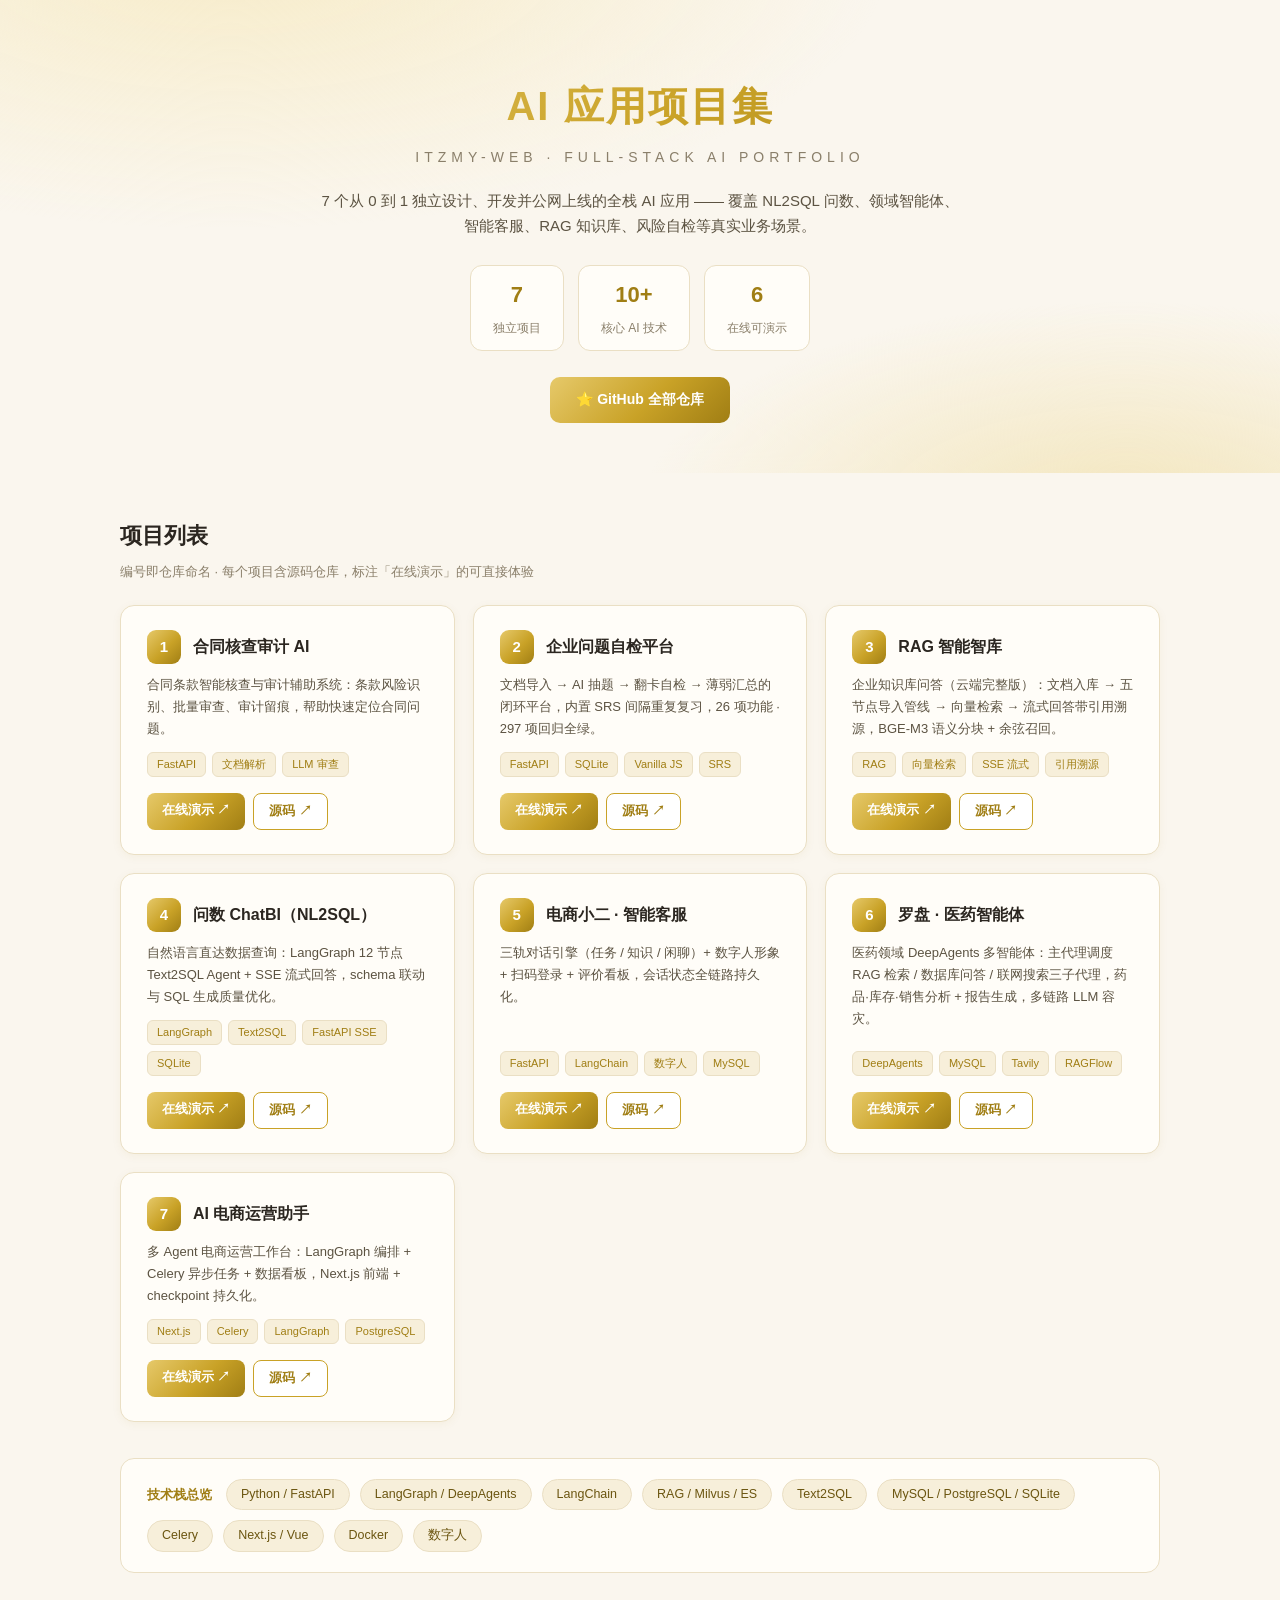
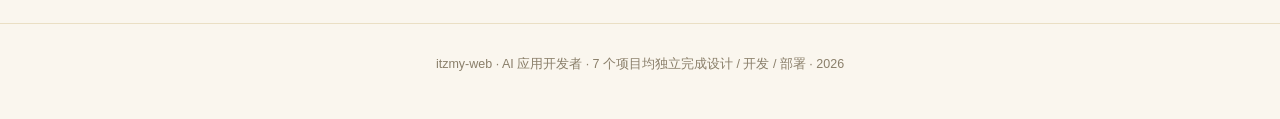
==== index.html @ a8e7a9de "fix links: compass->cloud multi-agent, ecommerce->live session domain, zhiku->cloud-full edition" ====
<!DOCTYPE html>
<html lang="zh-CN">
<head>
<meta charset="UTF-8">
<meta name="viewport" content="width=device-width, initial-scale=1.0">
<title>itzmy-web · AI 应用项目集 | 7 个全栈 AI 项目</title>
<meta name="description" content="7 个全栈 AI 应用项目集：NL2SQL 问数、医药智能体、智能客服、电商运营、问题自检、RAG 智库、合同核查。LangGraph / FastAPI / DeepAgents / RAG 全技术栈。">
<style>
  :root{
    --bg:#faf6ee; --panel:#fffdf8; --gold:#c9a227; --gold-deep:#a07e14;
    --gold-grad:linear-gradient(135deg,#e6c96a,#c9a227 55%,#a07e14);
    --ink:#2b2620; --muted:#8a7f6a; --line:#eadfc4; --ok:#3d7a3f;
  }
  *{box-sizing:border-box;margin:0;padding:0}
  body{background:var(--bg);color:var(--ink);font-family:"Microsoft YaHei","PingFang SC",-apple-system,sans-serif;line-height:1.7}
  .wrap{max-width:1080px;margin:0 auto;padding:0 20px}

  /* Hero */
  header{padding:72px 0 50px;text-align:center;
    background:
      radial-gradient(1100px 460px at 18% -10%, #f7ecc9 0%, transparent 60%),
      radial-gradient(880px 380px at 88% 108%, #f3e6bd 0%, transparent 55%),
      var(--bg);}
  header h1{font-size:40px;font-weight:800;letter-spacing:2px;
    background:var(--gold-grad);-webkit-background-clip:text;background-clip:text;color:transparent}
  header .en{font-size:14px;color:var(--muted);letter-spacing:5px;margin-top:6px;text-transform:uppercase}
  header p.lead{max-width:640px;margin:18px auto 0;color:#5c5342;font-size:15px}
  .stats{display:flex;justify-content:center;gap:14px;margin-top:26px;flex-wrap:wrap}
  .stat{background:var(--panel);border:1px solid var(--line);border-radius:12px;padding:10px 22px;text-align:center}
  .stat b{display:block;font-size:22px;color:var(--gold-deep)}
  .stat span{font-size:12px;color:var(--muted)}
  .gh-hero{display:inline-block;margin-top:26px;font-size:14px;font-weight:700;color:#fff;
    background:var(--gold-grad);border-radius:10px;padding:11px 26px;text-decoration:none}
  .gh-hero:hover{filter:brightness(1.07)}

  /* 项目卡片 */
  .section-title{font-size:22px;font-weight:800;margin:44px 0 6px}
  .section-sub{font-size:13px;color:var(--muted);margin-bottom:22px}
  .grid{display:grid;grid-template-columns:repeat(auto-fill,minmax(320px,1fr));gap:18px;padding-bottom:20px}
  .card{background:var(--panel);border:1px solid var(--line);border-radius:14px;padding:24px 26px;
    box-shadow:0 2px 10px rgba(160,126,20,.06);transition:transform .15s, box-shadow .15s;display:flex;flex-direction:column}
  .card:hover{transform:translateY(-3px);box-shadow:0 8px 24px rgba(160,126,20,.16)}
  .card .top{display:flex;align-items:center;gap:12px;margin-bottom:10px}
  .card .num{display:flex;align-items:center;justify-content:center;width:34px;height:34px;border-radius:9px;
    background:var(--gold-grad);color:#fff;font-weight:800;font-size:15px;flex-shrink:0}
  .card h3{font-size:16px;font-weight:700}
  .card .desc{font-size:13px;color:#5c5342;flex:1}
  .stack{margin:12px 0 16px;display:flex;flex-wrap:wrap;gap:6px}
  .stack span{font-size:11px;background:#f7efda;color:var(--gold-deep);border:1px solid var(--line);
    border-radius:6px;padding:2px 9px}
  .btns{display:flex;gap:8px;margin-top:auto}
  .btn{font-size:12.5px;font-weight:700;border-radius:8px;padding:7px 15px;text-decoration:none;text-align:center}
  .btn-demo{color:#fff;background:var(--gold-grad)}
  .btn-demo:hover{filter:brightness(1.08)}
  .btn-code{color:var(--gold-deep);background:#fff;border:1px solid var(--gold)}
  .btn-code:hover{background:#fbf6e7}
  .btn-off{color:var(--muted);background:#f1ecdf;border:1px solid var(--line);cursor:default}

  /* 技术条 */
  .techbar{margin:16px 0 50px;background:var(--panel);border:1px solid var(--line);border-radius:14px;
    padding:20px 26px;display:flex;flex-wrap:wrap;gap:10px;align-items:center}
  .techbar .lbl{font-size:13px;font-weight:700;color:var(--gold-deep);margin-right:4px}
  .techbar span.t{font-size:12.5px;background:#f7efda;border:1px solid var(--line);color:#6b5510;
    border-radius:99px;padding:4px 14px}

  footer{text-align:center;color:var(--muted);font-size:12.5px;padding:30px 0 44px;border-top:1px solid var(--line)}
  @media (max-width:640px){ header h1{font-size:30px} }
</style>
</head>
<body>

<header>
  <div class="wrap">
    <h1>AI 应用项目集</h1>
    <div class="en">itzmy-web · Full-Stack AI Portfolio</div>
    <p class="lead">7 个从 0 到 1 独立设计、开发并公网上线的全栈 AI 应用 —— 覆盖 NL2SQL 问数、领域智能体、智能客服、RAG 知识库、风险自检等真实业务场景。</p>
    <div class="stats">
      <div class="stat"><b>7</b><span>独立项目</span></div>
      <div class="stat"><b>10+</b><span>核心 AI 技术</span></div>
      <div class="stat"><b>6</b><span>在线可演示</span></div>
    </div>
    <a class="gh-hero" href="https://github.com/itzmy-web?tab=repositories" target="_blank" rel="noopener">⭐ GitHub 全部仓库</a>
  </div>
</header>

<div class="wrap">
  <div class="section-title">项目列表</div>
  <div class="section-sub">编号即仓库命名 · 每个项目含源码仓库，标注「在线演示」的可直接体验</div>
  <div class="grid">

    <div class="card">
      <div class="top"><span class="num">1</span><h3>合同核查审计 AI</h3></div>
      <p class="desc">合同条款智能核查与审计辅助系统：条款风险识别、批量审查、审计留痕，帮助快速定位合同问题。</p>
      <div class="stack"><span>FastAPI</span><span>文档解析</span><span>LLM 审查</span></div>
      <div class="btns">
        <a class="btn btn-demo" href="https://contract-review-ai-83502.app.workbuddy.host/" target="_blank" rel="noopener">在线演示 ↗</a>
        <a class="btn btn-code" href="https://github.com/itzmy-web/-1.contract-review-ai" target="_blank" rel="noopener">源码 ↗</a>
      </div>
    </div>

    <div class="card">
      <div class="top"><span class="num">2</span><h3>企业问题自检平台</h3></div>
      <p class="desc">文档导入 → AI 抽题 → 翻卡自检 → 薄弱汇总的闭环平台，内置 SRS 间隔重复复习，26 项功能 · 297 项回归全绿。</p>
      <div class="stack"><span>FastAPI</span><span>SQLite</span><span>Vanilla JS</span><span>SRS</span></div>
      <div class="btns">
        <a class="btn btn-demo" href="https://question-self-check.app.workbuddy.host/" target="_blank" rel="noopener">在线演示 ↗</a>
        <a class="btn btn-code" href="https://github.com/itzmy-web/2.question-self-check" target="_blank" rel="noopener">源码 ↗</a>
      </div>
    </div>

    <div class="card">
      <div class="top"><span class="num">3</span><h3>RAG 智能智库</h3></div>
      <p class="desc">企业知识库问答（云端完整版）：文档入库 → 五节点导入管线 → 向量检索 → 流式回答带引用溯源，BGE-M3 语义分块 + 余弦召回。</p>
      <div class="stack"><span>RAG</span><span>向量检索</span><span>SSE 流式</span><span>引用溯源</span></div>
      <div class="btns">
        <a class="btn btn-demo" href="https://zhiku-knowledge-base-01596.app.workbuddy.host/" target="_blank" rel="noopener">在线演示 ↗</a>
        <a class="btn btn-code" href="https://github.com/itzmy-web/3.zhiku-knowledge-demo" target="_blank" rel="noopener">源码 ↗</a>
      </div>
    </div>

    <div class="card">
      <div class="top"><span class="num">4</span><h3>问数 ChatBI（NL2SQL）</h3></div>
      <p class="desc">自然语言直达数据查询：LangGraph 12 节点 Text2SQL Agent + SSE 流式回答，schema 联动与 SQL 生成质量优化。</p>
      <div class="stack"><span>LangGraph</span><span>Text2SQL</span><span>FastAPI SSE</span><span>SQLite</span></div>
      <div class="btns">
        <a class="btn btn-demo" href="https://wenshu-chatbi-cloud.app.workbuddy.host/" target="_blank" rel="noopener">在线演示 ↗</a>
        <a class="btn btn-code" href="https://github.com/itzmy-web/4.wenshu-chatbi-cloud.app" target="_blank" rel="noopener">源码 ↗</a>
      </div>
    </div>

    <div class="card">
      <div class="top"><span class="num">5</span><h3>电商小二 · 智能客服</h3></div>
      <p class="desc">三轨对话引擎（任务 / 知识 / 闲聊）+ 数字人形象 + 扫码登录 + 评价看板，会话状态全链路持久化。</p>
      <div class="stack"><span>FastAPI</span><span>LangChain</span><span>数字人</span><span>MySQL</span></div>
      <div class="btns">
        <a class="btn btn-demo" href="https://dianshang-xiaoer-cs.app.workbuddy.host/" target="_blank" rel="noopener">在线演示 ↗</a>
        <a class="btn btn-code" href="https://github.com/itzmy-web/5.dianshang-xiaoer-cs.app" target="_blank" rel="noopener">源码 ↗</a>
      </div>
    </div>

    <div class="card">
      <div class="top"><span class="num">6</span><h3>罗盘 · 医药智能体</h3></div>
      <p class="desc">医药领域 DeepAgents 多智能体：主代理调度 RAG 检索 / 数据库问答 / 联网搜索三子代理，药品·库存·销售分析 + 报告生成，多链路 LLM 容灾。</p>
      <div class="stack"><span>DeepAgents</span><span>MySQL</span><span>Tavily</span><span>RAGFlow</span></div>
      <div class="btns">
        <a class="btn btn-demo" href="https://compass-pharma-cloud.app.workbuddy.host/" target="_blank" rel="noopener">在线演示 ↗</a>
        <a class="btn btn-code" href="https://github.com/itzmy-web/6.compass-pharma-cloud" target="_blank" rel="noopener">源码 ↗</a>
      </div>
    </div>

    <div class="card">
      <div class="top"><span class="num">7</span><h3>AI 电商运营助手</h3></div>
      <p class="desc">多 Agent 电商运营工作台：LangGraph 编排 + Celery 异步任务 + 数据看板，Next.js 前端 + checkpoint 持久化。</p>
      <div class="stack"><span>Next.js</span><span>Celery</span><span>LangGraph</span><span>PostgreSQL</span></div>
      <div class="btns">
        <a class="btn btn-demo" href="https://2110260807229337600.app.workbuddy.host/" target="_blank" rel="noopener">在线演示 ↗</a>
        <a class="btn btn-code" href="https://github.com/itzmy-web/7.ecommerce-assistant-demo.app" target="_blank" rel="noopener">源码 ↗</a>
      </div>
    </div>

  </div>

  <div class="techbar">
    <span class="lbl">技术栈总览</span>
    <span class="t">Python / FastAPI</span><span class="t">LangGraph / DeepAgents</span><span class="t">LangChain</span>
    <span class="t">RAG / Milvus / ES</span><span class="t">Text2SQL</span><span class="t">MySQL / PostgreSQL / SQLite</span>
    <span class="t">Celery</span><span class="t">Next.js / Vue</span><span class="t">Docker</span><span class="t">数字人</span>
  </div>
</div>

<footer>
  itzmy-web · AI 应用开发者 · 7 个项目均独立完成设计 / 开发 / 部署 · 2026
</footer>

</body>
</html>
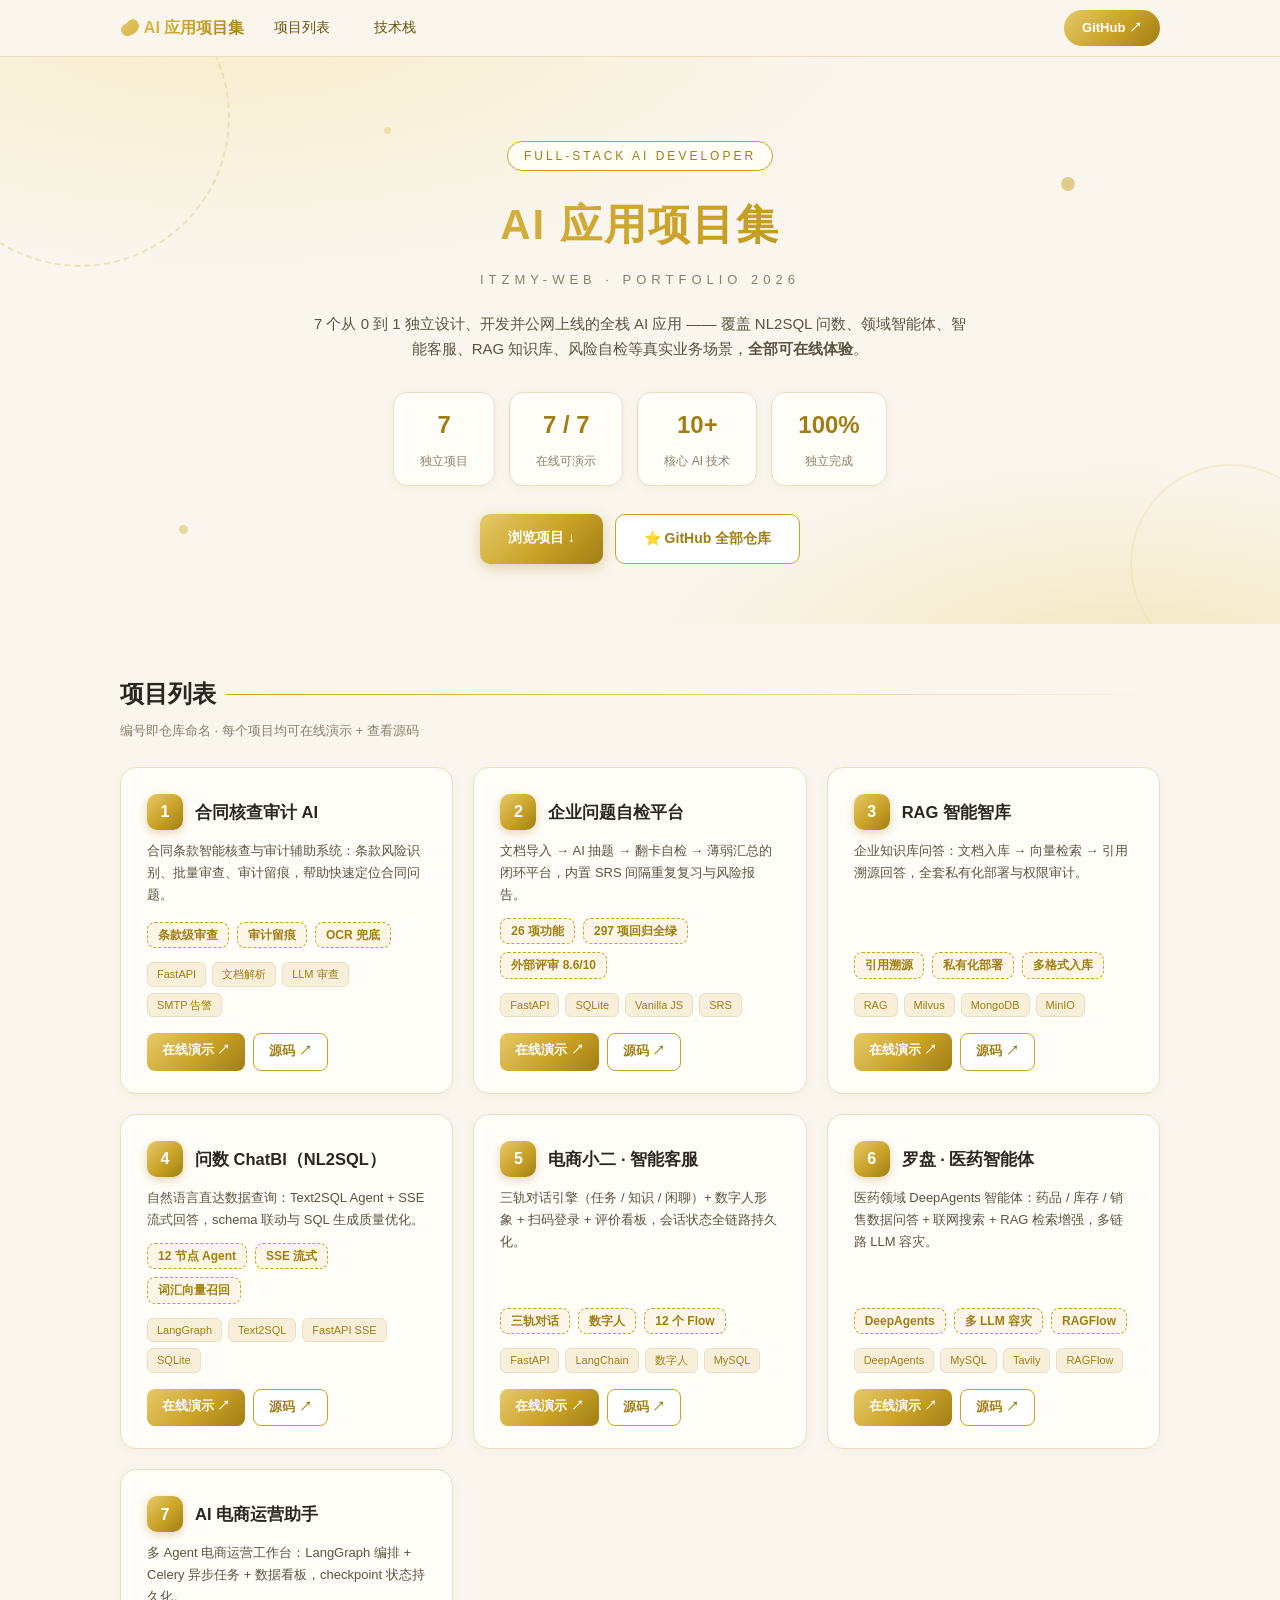
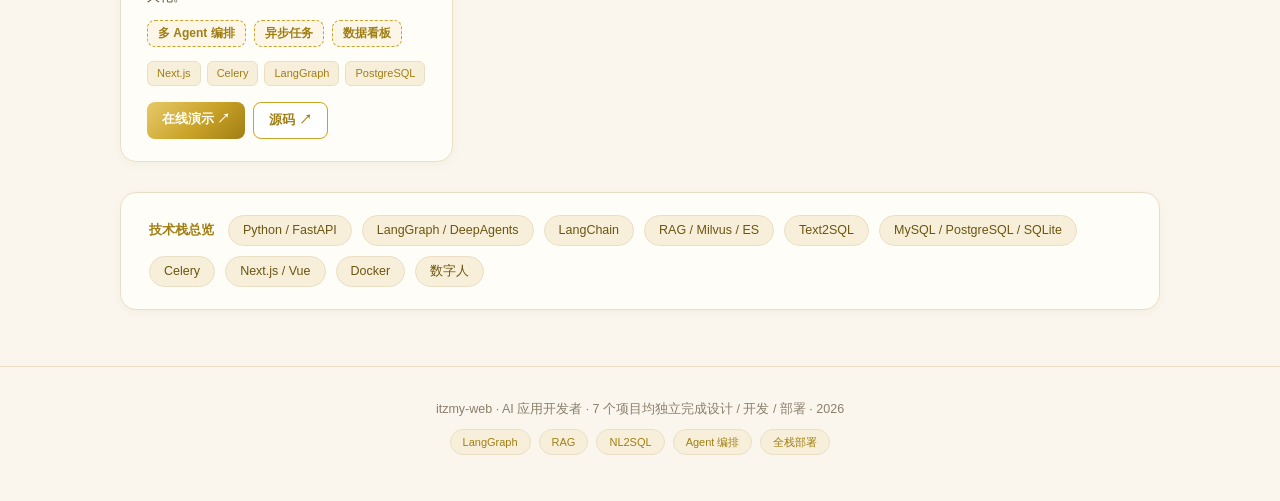
==== commit 0a8353a9: "feat: 项目集视觉升级 + 1/4号恢复在线演示（7/7 全部可演示）" ====
--- a/index.html
+++ b/index.html
@@ -12,40 +12,80 @@
     --ink:#2b2620; --muted:#8a7f6a; --line:#eadfc4; --ok:#3d7a3f;
   }
   *{box-sizing:border-box;margin:0;padding:0}
-  body{background:var(--bg);color:var(--ink);font-family:"Microsoft YaHei","PingFang SC",-apple-system,sans-serif;line-height:1.7}
+  html{scroll-behavior:smooth}
+  body{background:var(--bg);color:var(--ink);font-family:"Microsoft YaHei","PingFang SC",-apple-system,sans-serif;line-height:1.7;overflow-x:hidden}
   .wrap{max-width:1080px;margin:0 auto;padding:0 20px}
 
-  /* Hero */
-  header{padding:72px 0 50px;text-align:center;
+  /* ---------- 顶部导航 ---------- */
+  nav{position:sticky;top:0;z-index:50;background:rgba(250,246,238,.92);backdrop-filter:blur(8px);
+    border-bottom:1px solid var(--line)}
+  nav .wrap{display:flex;align-items:center;gap:16px;height:56px}
+  nav .brand{font-weight:800;font-size:16px;background:var(--gold-grad);-webkit-background-clip:text;background-clip:text;color:transparent}
+  nav a.nl{font-size:13.5px;color:#6b5510;text-decoration:none;padding:6px 14px;border-radius:99px}
+  nav a.nl:hover{background:#f7efda}
+  nav .spacer{flex:1}
+  nav .gh{font-size:13px;font-weight:700;color:#fff;background:var(--gold-grad);border-radius:99px;padding:7px 18px;text-decoration:none}
+
+  /* ---------- Hero ---------- */
+  header{position:relative;padding:84px 0 60px;text-align:center;overflow:hidden;
     background:
       radial-gradient(1100px 460px at 18% -10%, #f7ecc9 0%, transparent 60%),
       radial-gradient(880px 380px at 88% 108%, #f3e6bd 0%, transparent 55%),
       var(--bg);}
-  header h1{font-size:40px;font-weight:800;letter-spacing:2px;
+  .deco{position:absolute;border-radius:50%;pointer-events:none;opacity:.5}
+  .d1{width:300px;height:300px;border:2px dashed #e2cf8f;top:-90px;left:-70px;animation:spin 40s linear infinite}
+  .d2{width:200px;height:200px;border:2px solid #f0e2b4;bottom:-40px;right:-50px;animation:spin 30s linear infinite reverse}
+  .d3{width:14px;height:14px;background:var(--gold);top:120px;right:16%;animation:float 5s ease-in-out infinite}
+  .d4{width:9px;height:9px;background:#d9b948;bottom:90px;left:14%;animation:float 6s ease-in-out 1s infinite}
+  .d5{width:7px;height:7px;background:#e6c96a;top:70px;left:30%;animation:float 7s ease-in-out .5s infinite}
+  @keyframes spin{to{transform:rotate(360deg)}}
+  @keyframes float{0%,100%{transform:translateY(0)}50%{transform:translateY(-16px)}}
+  header .kicker{display:inline-block;font-size:12px;letter-spacing:3px;color:var(--gold-deep);
+    border:1px solid var(--gold);border-radius:99px;padding:4px 16px;margin-bottom:18px;background:#fffdf4}
+  header h1{font-size:42px;font-weight:800;letter-spacing:2px;
     background:var(--gold-grad);-webkit-background-clip:text;background-clip:text;color:transparent}
-  header .en{font-size:14px;color:var(--muted);letter-spacing:5px;margin-top:6px;text-transform:uppercase}
-  header p.lead{max-width:640px;margin:18px auto 0;color:#5c5342;font-size:15px}
-  .stats{display:flex;justify-content:center;gap:14px;margin-top:26px;flex-wrap:wrap}
-  .stat{background:var(--panel);border:1px solid var(--line);border-radius:12px;padding:10px 22px;text-align:center}
-  .stat b{display:block;font-size:22px;color:var(--gold-deep)}
+  header .en{font-size:13px;color:var(--muted);letter-spacing:5px;margin-top:8px;text-transform:uppercase}
+  header p.lead{max-width:660px;margin:20px auto 0;color:#5c5342;font-size:15px}
+  .stats{display:flex;justify-content:center;gap:14px;margin-top:30px;flex-wrap:wrap}
+  .stat{background:var(--panel);border:1px solid var(--line);border-radius:14px;padding:12px 26px;text-align:center;
+    box-shadow:0 2px 10px rgba(160,126,20,.07);transition:transform .2s}
+  .stat:hover{transform:translateY(-3px)}
+  .stat b{display:block;font-size:24px;color:var(--gold-deep)}
   .stat span{font-size:12px;color:var(--muted)}
-  .gh-hero{display:inline-block;margin-top:26px;font-size:14px;font-weight:700;color:#fff;
-    background:var(--gold-grad);border-radius:10px;padding:11px 26px;text-decoration:none}
-  .gh-hero:hover{filter:brightness(1.07)}
-
-  /* 项目卡片 */
-  .section-title{font-size:22px;font-weight:800;margin:44px 0 6px}
-  .section-sub{font-size:13px;color:var(--muted);margin-bottom:22px}
-  .grid{display:grid;grid-template-columns:repeat(auto-fill,minmax(320px,1fr));gap:18px;padding-bottom:20px}
-  .card{background:var(--panel);border:1px solid var(--line);border-radius:14px;padding:24px 26px;
-    box-shadow:0 2px 10px rgba(160,126,20,.06);transition:transform .15s, box-shadow .15s;display:flex;flex-direction:column}
-  .card:hover{transform:translateY(-3px);box-shadow:0 8px 24px rgba(160,126,20,.16)}
+  .hero-btns{margin-top:28px;display:flex;justify-content:center;gap:12px;flex-wrap:wrap}
+  .gh-hero{font-size:14px;font-weight:700;color:#fff;background:var(--gold-grad);border-radius:10px;
+    padding:12px 28px;text-decoration:none;box-shadow:0 4px 14px rgba(160,126,20,.3)}
+  .gh-hero:hover{filter:brightness(1.07);transform:translateY(-1px)}
+  .ghost{font-size:14px;font-weight:700;color:var(--gold-deep);background:#fff;border:1.5px solid var(--gold);
+    border-radius:10px;padding:12px 28px;text-decoration:none}
+  .ghost:hover{background:#fbf6e7}
+
+  /* ---------- 项目卡片 ---------- */
+  .section-title{font-size:24px;font-weight:800;margin:50px 0 6px;display:flex;align-items:center;gap:10px}
+  .section-title::after{content:"";flex:1;height:1px;background:linear-gradient(90deg,var(--gold),transparent)}
+  .section-sub{font-size:13px;color:var(--muted);margin-bottom:24px}
+  .grid{display:grid;grid-template-columns:repeat(auto-fill,minmax(320px,1fr));gap:20px;padding-bottom:10px}
+  .card{position:relative;background:var(--panel);border:1px solid var(--line);border-radius:16px;padding:26px 26px 22px;
+    box-shadow:0 2px 10px rgba(160,126,20,.06);transition:transform .18s, box-shadow .18s;display:flex;flex-direction:column;
+    opacity:0;transform:translateY(18px);animation:rise .6s ease forwards}
+  .card:nth-child(1){animation-delay:.05s}.card:nth-child(2){animation-delay:.12s}.card:nth-child(3){animation-delay:.19s}
+  .card:nth-child(4){animation-delay:.26s}.card:nth-child(5){animation-delay:.33s}.card:nth-child(6){animation-delay:.40s}
+  .card:nth-child(7){animation-delay:.47s}
+  @keyframes rise{to{opacity:1;transform:translateY(0)}}
+  .card::before{content:"";position:absolute;inset:0;border-radius:16px;padding:1.5px;
+    background:linear-gradient(135deg,#e6c96a,#a07e14,#f3e2a8);-webkit-mask:linear-gradient(#fff 0 0) content-box,linear-gradient(#fff 0 0);
+    -webkit-mask-composite:xor;mask-composite:exclude;opacity:0;transition:opacity .2s;pointer-events:none}
+  .card:hover{transform:translateY(-4px);box-shadow:0 12px 30px rgba(160,126,20,.18)}
+  .card:hover::before{opacity:1}
   .card .top{display:flex;align-items:center;gap:12px;margin-bottom:10px}
-  .card .num{display:flex;align-items:center;justify-content:center;width:34px;height:34px;border-radius:9px;
-    background:var(--gold-grad);color:#fff;font-weight:800;font-size:15px;flex-shrink:0}
-  .card h3{font-size:16px;font-weight:700}
+  .card .num{display:flex;align-items:center;justify-content:center;width:36px;height:36px;border-radius:10px;
+    background:var(--gold-grad);color:#fff;font-weight:800;font-size:16px;flex-shrink:0;box-shadow:0 3px 8px rgba(160,126,20,.3)}
+  .card h3{font-size:16.5px;font-weight:700}
   .card .desc{font-size:13px;color:#5c5342;flex:1}
-  .stack{margin:12px 0 16px;display:flex;flex-wrap:wrap;gap:6px}
+  .metric{display:flex;gap:8px;margin:12px 0 4px;flex-wrap:wrap}
+  .metric b{font-size:12px;color:var(--gold-deep);background:#fbf6e7;border:1px dashed var(--gold);
+    border-radius:8px;padding:2px 10px;font-weight:700}
+  .stack{margin:10px 0 16px;display:flex;flex-wrap:wrap;gap:6px}
   .stack span{font-size:11px;background:#f7efda;color:var(--gold-deep);border:1px solid var(--line);
     border-radius:6px;padding:2px 9px}
   .btns{display:flex;gap:8px;margin-top:auto}
@@ -56,51 +96,73 @@
   .btn-code:hover{background:#fbf6e7}
   .btn-off{color:var(--muted);background:#f1ecdf;border:1px solid var(--line);cursor:default}
 
-  /* 技术条 */
-  .techbar{margin:16px 0 50px;background:var(--panel);border:1px solid var(--line);border-radius:14px;
-    padding:20px 26px;display:flex;flex-wrap:wrap;gap:10px;align-items:center}
-  .techbar .lbl{font-size:13px;font-weight:700;color:var(--gold-deep);margin-right:4px}
+  /* ---------- 能力条 ---------- */
+  .techbar{margin:20px 0 56px;background:var(--panel);border:1px solid var(--line);border-radius:16px;
+    padding:22px 28px;display:flex;flex-wrap:wrap;gap:10px;align-items:center;box-shadow:0 2px 10px rgba(160,126,20,.06)}
+  .techbar .lbl{font-size:13px;font-weight:800;color:var(--gold-deep);margin-right:4px}
   .techbar span.t{font-size:12.5px;background:#f7efda;border:1px solid var(--line);color:#6b5510;
-    border-radius:99px;padding:4px 14px}
-
-  footer{text-align:center;color:var(--muted);font-size:12.5px;padding:30px 0 44px;border-top:1px solid var(--line)}
+    border-radius:99px;padding:4px 14px;transition:all .15s}
+  .techbar span.t:hover{background:var(--gold-grad);color:#fff;border-color:transparent}
+
+  footer{text-align:center;color:var(--muted);font-size:12.5px;padding:32px 0 46px;border-top:1px solid var(--line)}
+  footer .fb{margin-top:8px;display:flex;justify-content:center;gap:8px;flex-wrap:wrap}
+  footer .fb span{font-size:11px;background:#f7efda;border:1px solid var(--line);color:var(--gold-deep);border-radius:99px;padding:3px 12px}
   @media (max-width:640px){ header h1{font-size:30px} }
 </style>
 </head>
 <body>
 
+<nav>
+  <div class="wrap">
+    <span class="brand">🥔 AI 应用项目集</span>
+    <a class="nl" href="#projects">项目列表</a>
+    <a class="nl" href="#stack">技术栈</a>
+    <span class="spacer"></span>
+    <a class="gh" href="https://github.com/itzmy-web" target="_blank" rel="noopener">GitHub ↗</a>
+  </div>
+</nav>
+
 <header>
+  <span class="deco d1"></span><span class="deco d2"></span>
+  <span class="deco d3"></span><span class="deco d4"></span><span class="deco d5"></span>
   <div class="wrap">
+    <div class="kicker">FULL-STACK AI DEVELOPER</div>
     <h1>AI 应用项目集</h1>
-    <div class="en">itzmy-web · Full-Stack AI Portfolio</div>
-    <p class="lead">7 个从 0 到 1 独立设计、开发并公网上线的全栈 AI 应用 —— 覆盖 NL2SQL 问数、领域智能体、智能客服、RAG 知识库、风险自检等真实业务场景。</p>
+    <div class="en">itzmy-web · Portfolio 2026</div>
+    <p class="lead">7 个从 0 到 1 独立设计、开发并公网上线的全栈 AI 应用 —— 覆盖 NL2SQL 问数、领域智能体、智能客服、RAG 知识库、风险自检等真实业务场景，<b>全部可在线体验</b>。</p>
     <div class="stats">
       <div class="stat"><b>7</b><span>独立项目</span></div>
+      <div class="stat"><b>7 / 7</b><span>在线可演示</span></div>
       <div class="stat"><b>10+</b><span>核心 AI 技术</span></div>
-      <div class="stat"><b>6</b><span>在线可演示</span></div>
-    </div>
-    <a class="gh-hero" href="https://github.com/itzmy-web?tab=repositories" target="_blank" rel="noopener">⭐ GitHub 全部仓库</a>
+      <div class="stat"><b>100%</b><span>独立完成</span></div>
+    </div>
+    <div class="hero-btns">
+      <a class="gh-hero" href="#projects">浏览项目 ↓</a>
+      <a class="ghost" href="https://github.com/itzmy-web?tab=repositories" target="_blank" rel="noopener">⭐ GitHub 全部仓库</a>
+    </div>
   </div>
 </header>
 
-<div class="wrap">
+<div class="wrap" id="projects">
   <div class="section-title">项目列表</div>
-  <div class="section-sub">编号即仓库命名 · 每个项目含源码仓库，标注「在线演示」的可直接体验</div>
+  <div class="section-sub">编号即仓库命名 · 每个项目均可在线演示 + 查看源码</div>
   <div class="grid">
 
     <div class="card">
       <div class="top"><span class="num">1</span><h3>合同核查审计 AI</h3></div>
       <p class="desc">合同条款智能核查与审计辅助系统：条款风险识别、批量审查、审计留痕，帮助快速定位合同问题。</p>
-      <div class="stack"><span>FastAPI</span><span>文档解析</span><span>LLM 审查</span></div>
-      <div class="btns">
-        <a class="btn btn-demo" href="https://contract-review-ai-83502.app.workbuddy.host/" target="_blank" rel="noopener">在线演示 ↗</a>
+      <div class="metric"><b>条款级审查</b><b>审计留痕</b><b>OCR 兜底</b></div>
+      <div class="stack"><span>FastAPI</span><span>文档解析</span><span>LLM 审查</span><span>SMTP 告警</span></div>
+      <div class="btns">
+        <a class="btn btn-demo" href="https://contract-review-ai.app.workbuddy.host/" target="_blank" rel="noopener">在线演示 ↗</a>
         <a class="btn btn-code" href="https://github.com/itzmy-web/-1.contract-review-ai" target="_blank" rel="noopener">源码 ↗</a>
       </div>
     </div>
 
     <div class="card">
       <div class="top"><span class="num">2</span><h3>企业问题自检平台</h3></div>
-      <p class="desc">文档导入 → AI 抽题 → 翻卡自检 → 薄弱汇总的闭环平台，内置 SRS 间隔重复复习，26 项功能 · 297 项回归全绿。</p>
+      <p class="desc">文档导入 → AI 抽题 → 翻卡自检 → 薄弱汇总的闭环平台，内置 SRS 间隔重复复习与风险报告。</p>
+      <div class="metric"><b>26 项功能</b><b>297 项回归全绿</b><b>外部评审 8.6/10</b></div>
       <div class="stack"><span>FastAPI</span><span>SQLite</span><span>Vanilla JS</span><span>SRS</span></div>
       <div class="btns">
         <a class="btn btn-demo" href="https://question-self-check.app.workbuddy.host/" target="_blank" rel="noopener">在线演示 ↗</a>
@@ -110,17 +172,19 @@
 
     <div class="card">
       <div class="top"><span class="num">3</span><h3>RAG 智能智库</h3></div>
-      <p class="desc">企业知识库问答（云端完整版）：文档入库 → 五节点导入管线 → 向量检索 → 流式回答带引用溯源，BGE-M3 语义分块 + 余弦召回。</p>
-      <div class="stack"><span>RAG</span><span>向量检索</span><span>SSE 流式</span><span>引用溯源</span></div>
-      <div class="btns">
-        <a class="btn btn-demo" href="https://zhiku-knowledge-base-01596.app.workbuddy.host/" target="_blank" rel="noopener">在线演示 ↗</a>
+      <p class="desc">企业知识库问答：文档入库 → 向量检索 → 引用溯源回答，全套私有化部署与权限审计。</p>
+      <div class="metric"><b>引用溯源</b><b>私有化部署</b><b>多格式入库</b></div>
+      <div class="stack"><span>RAG</span><span>Milvus</span><span>MongoDB</span><span>MinIO</span></div>
+      <div class="btns">
+        <a class="btn btn-demo" href="https://zhiku-knowledge-base.app.workbuddy.host/" target="_blank" rel="noopener">在线演示 ↗</a>
         <a class="btn btn-code" href="https://github.com/itzmy-web/3.zhiku-knowledge-demo" target="_blank" rel="noopener">源码 ↗</a>
       </div>
     </div>
 
     <div class="card">
       <div class="top"><span class="num">4</span><h3>问数 ChatBI（NL2SQL）</h3></div>
-      <p class="desc">自然语言直达数据查询：LangGraph 12 节点 Text2SQL Agent + SSE 流式回答，schema 联动与 SQL 生成质量优化。</p>
+      <p class="desc">自然语言直达数据查询：Text2SQL Agent + SSE 流式回答，schema 联动与 SQL 生成质量优化。</p>
+      <div class="metric"><b>12 节点 Agent</b><b>SSE 流式</b><b>词汇向量召回</b></div>
       <div class="stack"><span>LangGraph</span><span>Text2SQL</span><span>FastAPI SSE</span><span>SQLite</span></div>
       <div class="btns">
         <a class="btn btn-demo" href="https://wenshu-chatbi-cloud.app.workbuddy.host/" target="_blank" rel="noopener">在线演示 ↗</a>
@@ -131,6 +195,7 @@
     <div class="card">
       <div class="top"><span class="num">5</span><h3>电商小二 · 智能客服</h3></div>
       <p class="desc">三轨对话引擎（任务 / 知识 / 闲聊）+ 数字人形象 + 扫码登录 + 评价看板，会话状态全链路持久化。</p>
+      <div class="metric"><b>三轨对话</b><b>数字人</b><b>12 个 Flow</b></div>
       <div class="stack"><span>FastAPI</span><span>LangChain</span><span>数字人</span><span>MySQL</span></div>
       <div class="btns">
         <a class="btn btn-demo" href="https://dianshang-xiaoer-cs.app.workbuddy.host/" target="_blank" rel="noopener">在线演示 ↗</a>
@@ -140,27 +205,29 @@
 
     <div class="card">
       <div class="top"><span class="num">6</span><h3>罗盘 · 医药智能体</h3></div>
-      <p class="desc">医药领域 DeepAgents 多智能体：主代理调度 RAG 检索 / 数据库问答 / 联网搜索三子代理，药品·库存·销售分析 + 报告生成，多链路 LLM 容灾。</p>
+      <p class="desc">医药领域 DeepAgents 智能体：药品 / 库存 / 销售数据问答 + 联网搜索 + RAG 检索增强，多链路 LLM 容灾。</p>
+      <div class="metric"><b>DeepAgents</b><b>多 LLM 容灾</b><b>RAGFlow</b></div>
       <div class="stack"><span>DeepAgents</span><span>MySQL</span><span>Tavily</span><span>RAGFlow</span></div>
       <div class="btns">
-        <a class="btn btn-demo" href="https://compass-pharma-cloud.app.workbuddy.host/" target="_blank" rel="noopener">在线演示 ↗</a>
+        <a class="btn btn-demo" href="https://compass-pharma-agent.app.workbuddy.host/" target="_blank" rel="noopener">在线演示 ↗</a>
         <a class="btn btn-code" href="https://github.com/itzmy-web/6.compass-pharma-cloud" target="_blank" rel="noopener">源码 ↗</a>
       </div>
     </div>
 
     <div class="card">
       <div class="top"><span class="num">7</span><h3>AI 电商运营助手</h3></div>
-      <p class="desc">多 Agent 电商运营工作台：LangGraph 编排 + Celery 异步任务 + 数据看板，Next.js 前端 + checkpoint 持久化。</p>
+      <p class="desc">多 Agent 电商运营工作台：LangGraph 编排 + Celery 异步任务 + 数据看板，checkpoint 状态持久化。</p>
+      <div class="metric"><b>多 Agent 编排</b><b>异步任务</b><b>数据看板</b></div>
       <div class="stack"><span>Next.js</span><span>Celery</span><span>LangGraph</span><span>PostgreSQL</span></div>
       <div class="btns">
-        <a class="btn btn-demo" href="https://2110260807229337600.app.workbuddy.host/" target="_blank" rel="noopener">在线演示 ↗</a>
+        <a class="btn btn-demo" href="https://ecommerce-assistant-demo.app.workbuddy.host/" target="_blank" rel="noopener">在线演示 ↗</a>
         <a class="btn btn-code" href="https://github.com/itzmy-web/7.ecommerce-assistant-demo.app" target="_blank" rel="noopener">源码 ↗</a>
       </div>
     </div>
 
   </div>
 
-  <div class="techbar">
+  <div class="techbar" id="stack">
     <span class="lbl">技术栈总览</span>
     <span class="t">Python / FastAPI</span><span class="t">LangGraph / DeepAgents</span><span class="t">LangChain</span>
     <span class="t">RAG / Milvus / ES</span><span class="t">Text2SQL</span><span class="t">MySQL / PostgreSQL / SQLite</span>
@@ -170,6 +237,9 @@
 
 <footer>
   itzmy-web · AI 应用开发者 · 7 个项目均独立完成设计 / 开发 / 部署 · 2026
+  <div class="fb">
+    <span>LangGraph</span><span>RAG</span><span>NL2SQL</span><span>Agent 编排</span><span>全栈部署</span>
+  </div>
 </footer>
 
 </body>
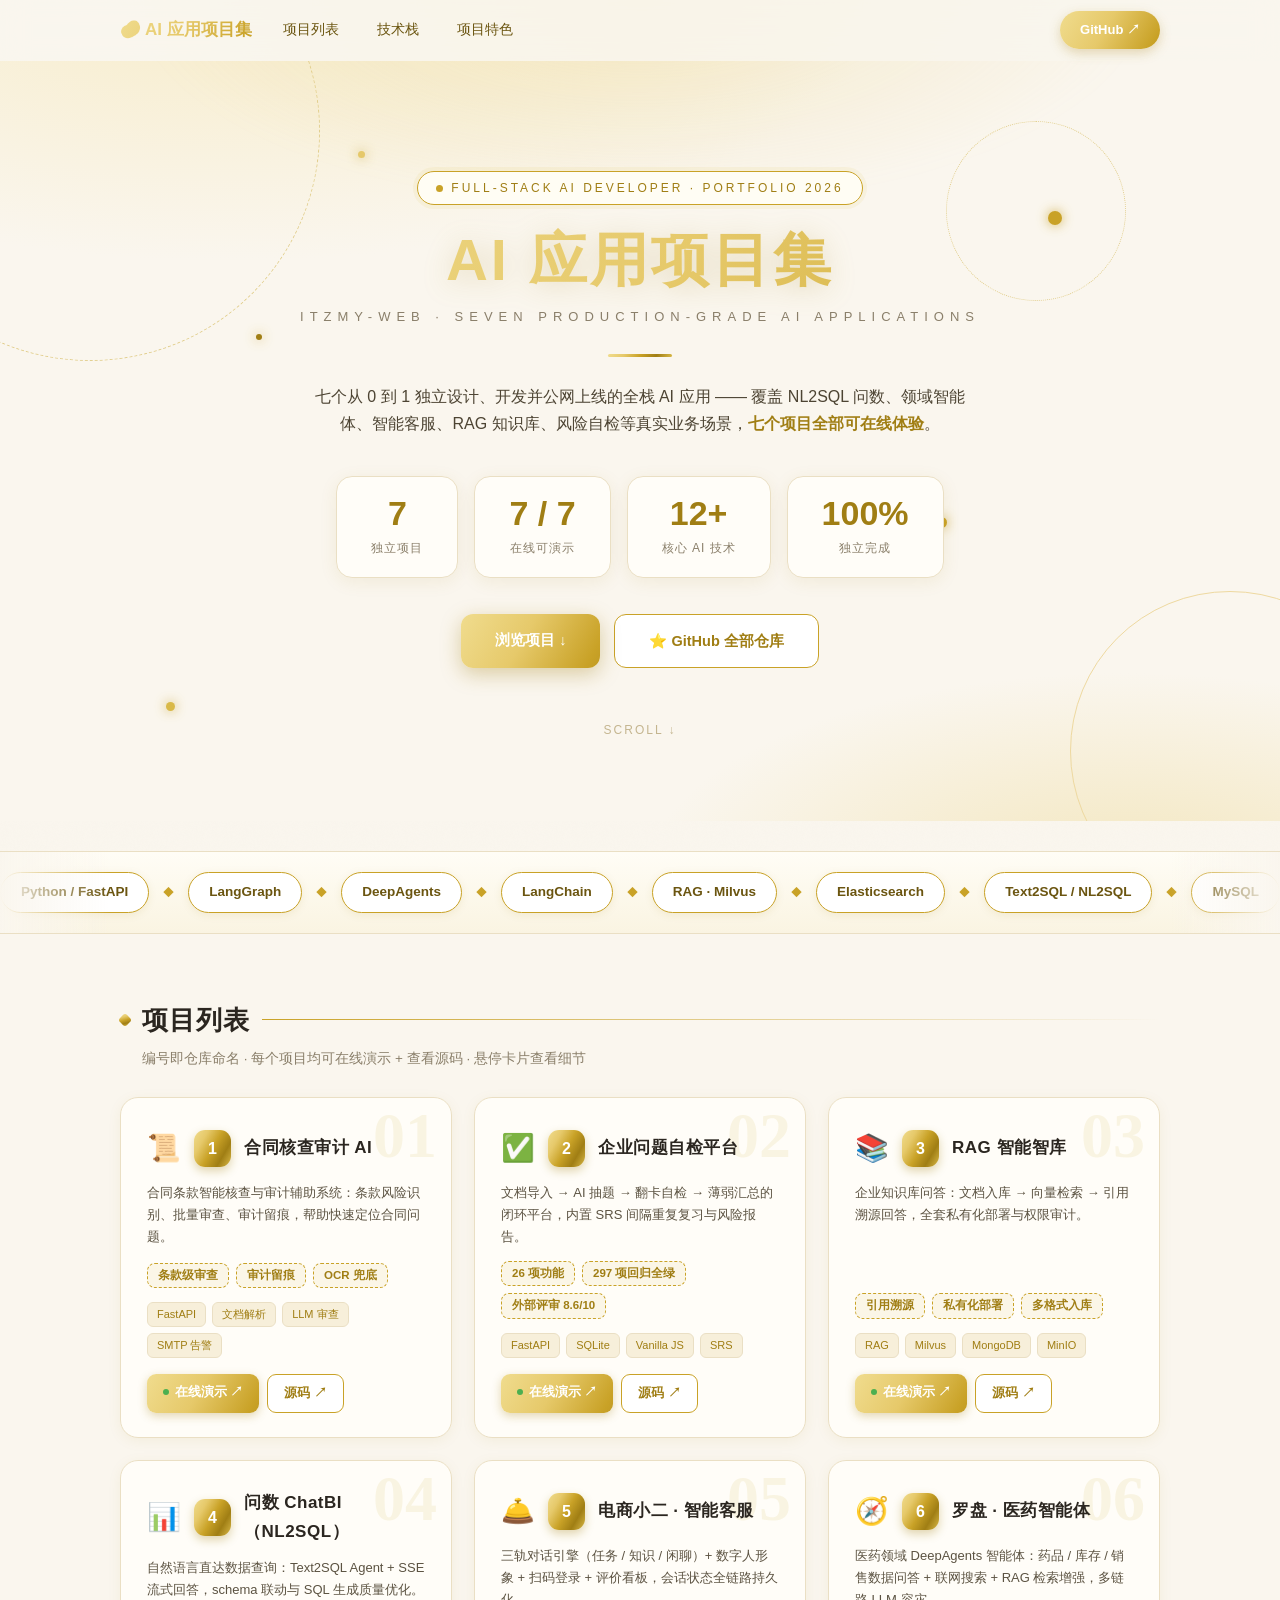
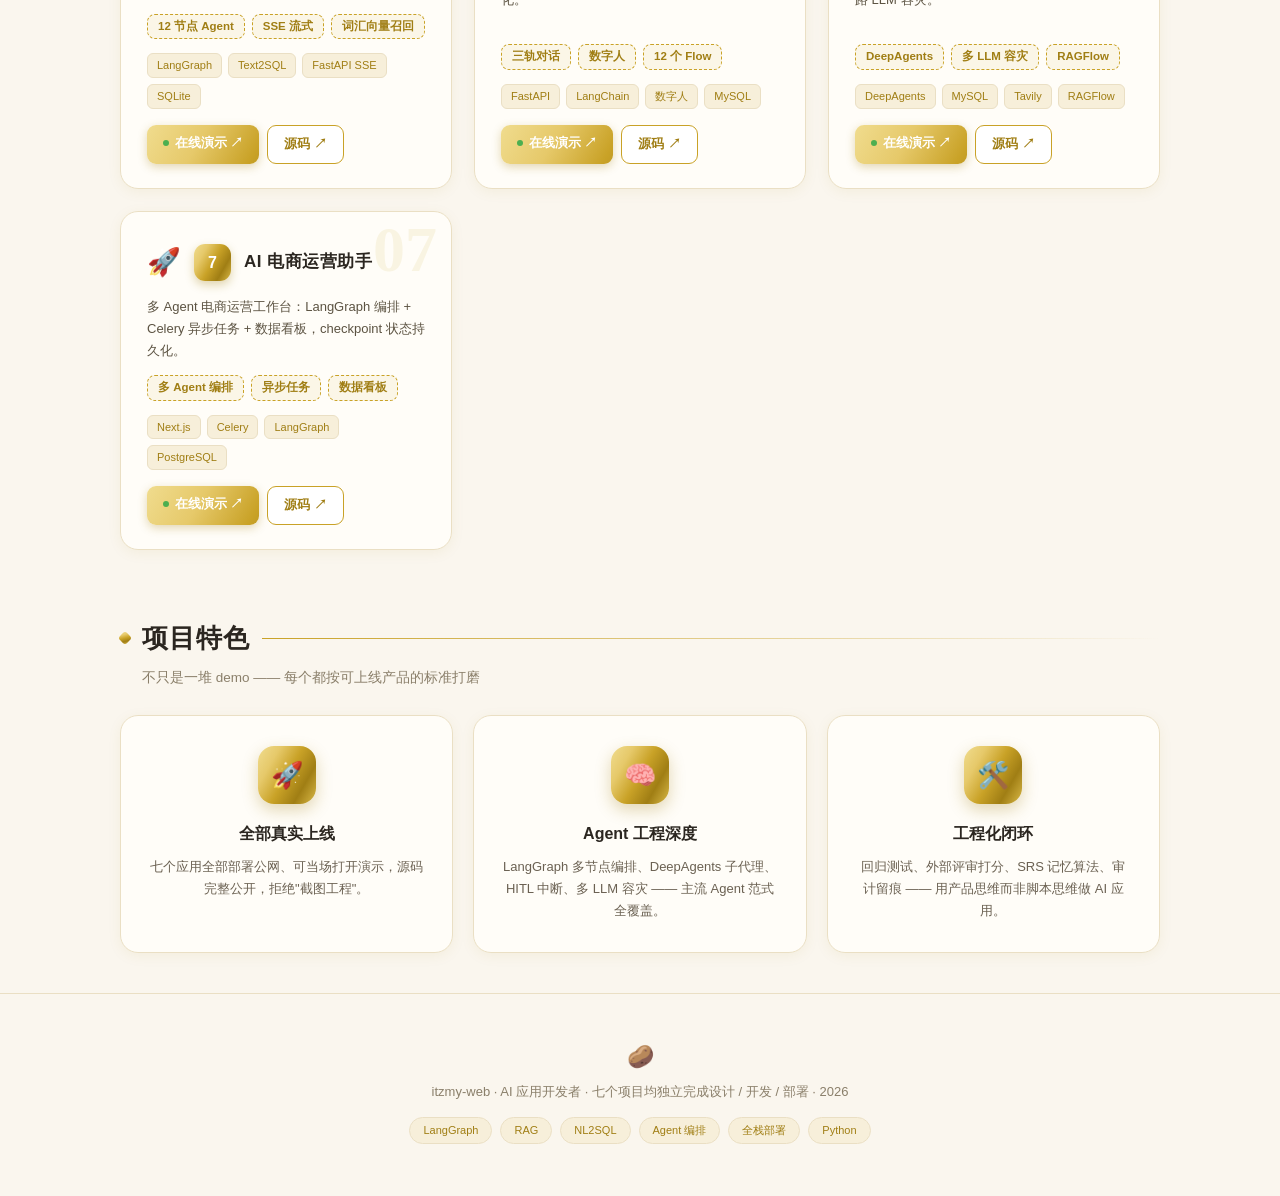
==== commit 67ec0f8c: "feat: 发布会级视觉升级（流光大标题/数字滚动/卡片光泽/技术走马灯/特色区）" ====
--- a/index.html
+++ b/index.html
@@ -8,239 +8,365 @@
 <style>
   :root{
     --bg:#faf6ee; --panel:#fffdf8; --gold:#c9a227; --gold-deep:#a07e14;
-    --gold-grad:linear-gradient(135deg,#e6c96a,#c9a227 55%,#a07e14);
+    --gold-grad:linear-gradient(120deg,#f0dc8e,#e6c96a 25%,#c9a227 50%,#a07e14 75%,#d9b948);
     --ink:#2b2620; --muted:#8a7f6a; --line:#eadfc4; --ok:#3d7a3f;
   }
   *{box-sizing:border-box;margin:0;padding:0}
   html{scroll-behavior:smooth}
   body{background:var(--bg);color:var(--ink);font-family:"Microsoft YaHei","PingFang SC",-apple-system,sans-serif;line-height:1.7;overflow-x:hidden}
-  .wrap{max-width:1080px;margin:0 auto;padding:0 20px}
-
-  /* ---------- 顶部导航 ---------- */
-  nav{position:sticky;top:0;z-index:50;background:rgba(250,246,238,.92);backdrop-filter:blur(8px);
-    border-bottom:1px solid var(--line)}
-  nav .wrap{display:flex;align-items:center;gap:16px;height:56px}
-  nav .brand{font-weight:800;font-size:16px;background:var(--gold-grad);-webkit-background-clip:text;background-clip:text;color:transparent}
-  nav a.nl{font-size:13.5px;color:#6b5510;text-decoration:none;padding:6px 14px;border-radius:99px}
-  nav a.nl:hover{background:#f7efda}
+  /* 全局噪点+顶部光晕 */
+  body::before{content:"";position:fixed;inset:0;pointer-events:none;z-index:0;opacity:.35;
+    background-image:url("data:image/svg+xml,%3Csvg xmlns='http://www.w3.org/2000/svg' width='120' height='120'%3E%3Cfilter id='n'%3E%3CfeTurbulence type='fractalNoise' baseFrequency='0.9' numOctaves='2'/%3E%3C/filter%3E%3Crect width='120' height='120' filter='url(%23n)' opacity='0.05'/%3E%3C/svg%3E")}
+  body::after{content:"";position:fixed;top:-220px;left:50%;transform:translateX(-50%);width:1100px;height:440px;z-index:0;pointer-events:none;
+    background:radial-gradient(ellipse at center,rgba(230,201,106,.28),transparent 65%);filter:blur(10px)}
+  .wrap{max-width:1080px;margin:0 auto;padding:0 20px;position:relative;z-index:1}
+  ::selection{background:#e6c96a;color:#fff}
+
+  /* ---------- 导航 ---------- */
+  nav{position:sticky;top:0;z-index:60;background:rgba(250,246,238,.85);backdrop-filter:blur(14px);
+    border-bottom:1px solid transparent;transition:border .3s, box-shadow .3s}
+  nav.scrolled{border-bottom-color:var(--line);box-shadow:0 4px 24px rgba(160,126,20,.10)}
+  nav .wrap{display:flex;align-items:center;gap:8px;height:60px}
+  nav .brand{font-weight:800;font-size:17px;background:var(--gold-grad);background-size:200%;
+    -webkit-background-clip:text;background-clip:text;color:transparent;animation:gtext 6s linear infinite;margin-right:8px}
+  nav a.nl{font-size:13.5px;color:#6b5510;text-decoration:none;padding:7px 15px;border-radius:99px;transition:all .15s}
+  nav a.nl:hover{background:#f5ecd2;transform:translateY(-1px)}
   nav .spacer{flex:1}
-  nav .gh{font-size:13px;font-weight:700;color:#fff;background:var(--gold-grad);border-radius:99px;padding:7px 18px;text-decoration:none}
+  nav .gh{font-size:13px;font-weight:700;color:#fff;background:var(--gold-grad);background-size:200%;
+    border-radius:99px;padding:8px 20px;text-decoration:none;box-shadow:0 4px 12px rgba(160,126,20,.28);transition:all .2s}
+  nav .gh:hover{transform:translateY(-1px);box-shadow:0 6px 18px rgba(160,126,20,.4)}
 
   /* ---------- Hero ---------- */
-  header{position:relative;padding:84px 0 60px;text-align:center;overflow:hidden;
+  header{position:relative;padding:110px 0 80px;text-align:center;overflow:hidden;
     background:
       radial-gradient(1100px 460px at 18% -10%, #f7ecc9 0%, transparent 60%),
       radial-gradient(880px 380px at 88% 108%, #f3e6bd 0%, transparent 55%),
       var(--bg);}
-  .deco{position:absolute;border-radius:50%;pointer-events:none;opacity:.5}
-  .d1{width:300px;height:300px;border:2px dashed #e2cf8f;top:-90px;left:-70px;animation:spin 40s linear infinite}
-  .d2{width:200px;height:200px;border:2px solid #f0e2b4;bottom:-40px;right:-50px;animation:spin 30s linear infinite reverse}
-  .d3{width:14px;height:14px;background:var(--gold);top:120px;right:16%;animation:float 5s ease-in-out infinite}
-  .d4{width:9px;height:9px;background:#d9b948;bottom:90px;left:14%;animation:float 6s ease-in-out 1s infinite}
-  .d5{width:7px;height:7px;background:#e6c96a;top:70px;left:30%;animation:float 7s ease-in-out .5s infinite}
+  .ring{position:absolute;border-radius:50%;pointer-events:none}
+  .r1{width:460px;height:460px;border:1.5px dashed #e2cf8f;top:-160px;left:-140px;animation:spin 46s linear infinite}
+  .r2{width:320px;height:320px;border:1.5px solid #eed9a0;bottom:-90px;right:-110px;animation:spin 34s linear infinite reverse}
+  .r3{width:180px;height:180px;border:1px dotted #e2cf8f;top:60px;right:12%;animation:spin 26s linear infinite}
+  .dot{position:absolute;border-radius:50%;pointer-events:none;box-shadow:0 0 12px rgba(201,162,39,.8)}
+  .p1{width:14px;height:14px;background:#c9a227;top:150px;right:17%;animation:float 5s ease-in-out infinite}
+  .p2{width:9px;height:9px;background:#d9b948;bottom:110px;left:13%;animation:float 6s ease-in-out 1s infinite}
+  .p3{width:7px;height:7px;background:#e6c96a;top:90px;left:28%;animation:float 7s ease-in-out .4s infinite}
+  .p4{width:11px;height:11px;background:#c9a227;top:60%;right:26%;animation:float 5.5s ease-in-out .8s infinite}
+  .p5{width:6px;height:6px;background:#a07e14;top:36%;left:20%;animation:float 6.5s ease-in-out 1.6s infinite}
   @keyframes spin{to{transform:rotate(360deg)}}
-  @keyframes float{0%,100%{transform:translateY(0)}50%{transform:translateY(-16px)}}
-  header .kicker{display:inline-block;font-size:12px;letter-spacing:3px;color:var(--gold-deep);
-    border:1px solid var(--gold);border-radius:99px;padding:4px 16px;margin-bottom:18px;background:#fffdf4}
-  header h1{font-size:42px;font-weight:800;letter-spacing:2px;
-    background:var(--gold-grad);-webkit-background-clip:text;background-clip:text;color:transparent}
-  header .en{font-size:13px;color:var(--muted);letter-spacing:5px;margin-top:8px;text-transform:uppercase}
-  header p.lead{max-width:660px;margin:20px auto 0;color:#5c5342;font-size:15px}
-  .stats{display:flex;justify-content:center;gap:14px;margin-top:30px;flex-wrap:wrap}
-  .stat{background:var(--panel);border:1px solid var(--line);border-radius:14px;padding:12px 26px;text-align:center;
-    box-shadow:0 2px 10px rgba(160,126,20,.07);transition:transform .2s}
-  .stat:hover{transform:translateY(-3px)}
-  .stat b{display:block;font-size:24px;color:var(--gold-deep)}
-  .stat span{font-size:12px;color:var(--muted)}
-  .hero-btns{margin-top:28px;display:flex;justify-content:center;gap:12px;flex-wrap:wrap}
-  .gh-hero{font-size:14px;font-weight:700;color:#fff;background:var(--gold-grad);border-radius:10px;
-    padding:12px 28px;text-decoration:none;box-shadow:0 4px 14px rgba(160,126,20,.3)}
-  .gh-hero:hover{filter:brightness(1.07);transform:translateY(-1px)}
-  .ghost{font-size:14px;font-weight:700;color:var(--gold-deep);background:#fff;border:1.5px solid var(--gold);
-    border-radius:10px;padding:12px 28px;text-decoration:none}
-  .ghost:hover{background:#fbf6e7}
+  @keyframes float{0%,100%{transform:translateY(0)}50%{transform:translateY(-18px)}}
+  @keyframes gtext{to{background-position:200% center}}
+
+  .kicker{display:inline-flex;align-items:center;gap:8px;font-size:12px;letter-spacing:3px;color:var(--gold-deep);
+    border:1px solid var(--gold);border-radius:99px;padding:6px 18px;margin-bottom:22px;background:#fffdf4;
+    box-shadow:0 0 0 4px rgba(230,201,106,.12);position:relative}
+  .kicker::before{content:"";width:7px;height:7px;border-radius:50%;background:var(--gold);animation:pulse 1.8s ease infinite}
+  @keyframes pulse{0%,100%{box-shadow:0 0 0 0 rgba(201,162,39,.5)}50%{box-shadow:0 0 0 7px rgba(201,162,39,0)}}
+  header h1{font-size:58px;font-weight:900;letter-spacing:3px;line-height:1.15;
+    background:var(--gold-grad);background-size:220% auto;-webkit-background-clip:text;background-clip:text;color:transparent;
+    animation:gtext 7s linear infinite;filter:drop-shadow(0 4px 14px rgba(160,126,20,.22))}
+  header .en{font-size:13px;color:var(--muted);letter-spacing:6px;margin-top:12px;text-transform:uppercase}
+  .divider{width:64px;height:3px;border-radius:2px;background:var(--gold-grad);margin:26px auto}
+  header p.lead{max-width:680px;margin:0 auto;color:#4d4433;font-size:16px}
+  header p.lead b{color:var(--gold-deep)}
+
+  .stats{display:flex;justify-content:center;gap:16px;margin-top:38px;flex-wrap:wrap}
+  .stat{position:relative;overflow:hidden;background:var(--panel);border:1px solid var(--line);border-radius:16px;
+    padding:16px 34px;text-align:center;box-shadow:0 4px 18px rgba(160,126,20,.09);transition:transform .2s, box-shadow .2s}
+  .stat:hover{transform:translateY(-4px);box-shadow:0 10px 28px rgba(160,126,20,.2)}
+  .stat::after{content:"";position:absolute;top:0;left:-80%;width:60%;height:100%;
+    background:linear-gradient(105deg,transparent,rgba(230,201,106,.25),transparent);animation:sheen 3.5s ease infinite}
+  .stat:nth-child(2)::after{animation-delay:.6s}.stat:nth-child(3)::after{animation-delay:1.2s}.stat:nth-child(4)::after{animation-delay:1.8s}
+  @keyframes sheen{0%{left:-80%}45%,100%{left:130%}}
+  .stat b{display:block;font-size:34px;font-weight:900;color:var(--gold-deep);line-height:1.2}
+  .stat span{font-size:12px;color:var(--muted);letter-spacing:1px}
+  .hero-btns{margin-top:36px;display:flex;justify-content:center;gap:14px;flex-wrap:wrap}
+  .gh-hero{position:relative;overflow:hidden;font-size:14.5px;font-weight:700;color:#fff;background:var(--gold-grad);background-size:200%;
+    border-radius:12px;padding:14px 34px;text-decoration:none;box-shadow:0 6px 20px rgba(160,126,20,.35);transition:all .2s}
+  .gh-hero:hover{transform:translateY(-2px);box-shadow:0 10px 28px rgba(160,126,20,.45)}
+  .ghost{font-size:14.5px;font-weight:700;color:var(--gold-deep);background:#fff;border:1.5px solid var(--gold);
+    border-radius:12px;padding:14px 34px;text-decoration:none;transition:all .2s}
+  .ghost:hover{background:#fbf6e7;transform:translateY(-2px)}
+  .scroll-hint{margin-top:52px;color:#c4b58f;font-size:12px;letter-spacing:2px;animation:bob 2s ease infinite}
+  @keyframes bob{0%,100%{transform:translateY(0);opacity:.7}50%{transform:translateY(6px);opacity:1}}
+
+  /* ---------- 滚动渐显 ---------- */
+  .reveal{opacity:0;transform:translateY(26px);transition:opacity .7s ease, transform .7s ease}
+  .reveal.in{opacity:1;transform:none}
+
+  /* ---------- 章节 ---------- */
+  .section-title{font-size:26px;font-weight:900;margin:64px 0 6px;display:flex;align-items:center;gap:12px;letter-spacing:1px}
+  .section-title .sq{width:10px;height:10px;background:var(--gold-grad);border-radius:3px;transform:rotate(45deg);flex-shrink:0}
+  .section-title::after{content:"";flex:1;height:1px;background:linear-gradient(90deg,var(--gold),transparent)}
+  .section-sub{font-size:13.5px;color:var(--muted);margin-bottom:26px;padding-left:22px}
 
   /* ---------- 项目卡片 ---------- */
-  .section-title{font-size:24px;font-weight:800;margin:50px 0 6px;display:flex;align-items:center;gap:10px}
-  .section-title::after{content:"";flex:1;height:1px;background:linear-gradient(90deg,var(--gold),transparent)}
-  .section-sub{font-size:13px;color:var(--muted);margin-bottom:24px}
-  .grid{display:grid;grid-template-columns:repeat(auto-fill,minmax(320px,1fr));gap:20px;padding-bottom:10px}
-  .card{position:relative;background:var(--panel);border:1px solid var(--line);border-radius:16px;padding:26px 26px 22px;
-    box-shadow:0 2px 10px rgba(160,126,20,.06);transition:transform .18s, box-shadow .18s;display:flex;flex-direction:column;
-    opacity:0;transform:translateY(18px);animation:rise .6s ease forwards}
-  .card:nth-child(1){animation-delay:.05s}.card:nth-child(2){animation-delay:.12s}.card:nth-child(3){animation-delay:.19s}
-  .card:nth-child(4){animation-delay:.26s}.card:nth-child(5){animation-delay:.33s}.card:nth-child(6){animation-delay:.40s}
-  .card:nth-child(7){animation-delay:.47s}
-  @keyframes rise{to{opacity:1;transform:translateY(0)}}
-  .card::before{content:"";position:absolute;inset:0;border-radius:16px;padding:1.5px;
-    background:linear-gradient(135deg,#e6c96a,#a07e14,#f3e2a8);-webkit-mask:linear-gradient(#fff 0 0) content-box,linear-gradient(#fff 0 0);
-    -webkit-mask-composite:xor;mask-composite:exclude;opacity:0;transition:opacity .2s;pointer-events:none}
-  .card:hover{transform:translateY(-4px);box-shadow:0 12px 30px rgba(160,126,20,.18)}
+  .grid{display:grid;grid-template-columns:repeat(auto-fill,minmax(330px,1fr));gap:22px;padding-bottom:10px}
+  .card{position:relative;background:var(--panel);border:1px solid var(--line);border-radius:18px;padding:28px 26px 24px;
+    box-shadow:0 3px 14px rgba(160,126,20,.07);transition:transform .2s, box-shadow .2s;display:flex;flex-direction:column;overflow:hidden}
+  .card:hover{transform:translateY(-6px);box-shadow:0 16px 38px rgba(160,126,20,.2)}
+  .card .bignum{position:absolute;top:6px;right:14px;font-size:64px;font-weight:900;color:rgba(201,162,39,.10);
+    line-height:1;pointer-events:none;font-family:Georgia,serif;transition:color .25s}
+  .card:hover .bignum{color:rgba(201,162,39,.2)}
+  .card::before{content:"";position:absolute;inset:0;border-radius:18px;padding:1.5px;
+    background:linear-gradient(135deg,#f0dc8e,#a07e14,#e6c96a);-webkit-mask:linear-gradient(#fff 0 0) content-box,linear-gradient(#fff 0 0);
+    -webkit-mask-composite:xor;mask-composite:exclude;opacity:0;transition:opacity .25s;pointer-events:none}
   .card:hover::before{opacity:1}
-  .card .top{display:flex;align-items:center;gap:12px;margin-bottom:10px}
-  .card .num{display:flex;align-items:center;justify-content:center;width:36px;height:36px;border-radius:10px;
-    background:var(--gold-grad);color:#fff;font-weight:800;font-size:16px;flex-shrink:0;box-shadow:0 3px 8px rgba(160,126,20,.3)}
-  .card h3{font-size:16.5px;font-weight:700}
-  .card .desc{font-size:13px;color:#5c5342;flex:1}
-  .metric{display:flex;gap:8px;margin:12px 0 4px;flex-wrap:wrap}
-  .metric b{font-size:12px;color:var(--gold-deep);background:#fbf6e7;border:1px dashed var(--gold);
+  .card .shine{position:absolute;top:0;left:-90%;width:55%;height:100%;pointer-events:none;
+    background:linear-gradient(105deg,transparent,rgba(255,244,200,.5),transparent);transition:left .7s ease}
+  .card:hover .shine{left:130%}
+  .card .top{display:flex;align-items:center;gap:13px;margin-bottom:10px;position:relative}
+  .card .ico{font-size:27px;transition:transform .25s}
+  .card:hover .ico{transform:scale(1.22) rotate(-6deg)}
+  .card .num{display:flex;align-items:center;justify-content:center;width:37px;height:37px;border-radius:11px;
+    background:var(--gold-grad);color:#fff;font-weight:800;font-size:16px;flex-shrink:0;box-shadow:0 4px 10px rgba(160,126,20,.32)}
+  .card h3{font-size:17px;font-weight:800;letter-spacing:.5px}
+  .card .desc{font-size:13px;color:#5c5342;flex:1;position:relative}
+  .metric{display:flex;gap:7px;margin:13px 0 4px;flex-wrap:wrap;position:relative}
+  .metric b{font-size:11.5px;color:var(--gold-deep);background:#fbf6e7;border:1px dashed var(--gold);
     border-radius:8px;padding:2px 10px;font-weight:700}
-  .stack{margin:10px 0 16px;display:flex;flex-wrap:wrap;gap:6px}
+  .stack{margin:10px 0 16px;display:flex;flex-wrap:wrap;gap:6px;position:relative}
   .stack span{font-size:11px;background:#f7efda;color:var(--gold-deep);border:1px solid var(--line);
     border-radius:6px;padding:2px 9px}
-  .btns{display:flex;gap:8px;margin-top:auto}
-  .btn{font-size:12.5px;font-weight:700;border-radius:8px;padding:7px 15px;text-decoration:none;text-align:center}
-  .btn-demo{color:#fff;background:var(--gold-grad)}
-  .btn-demo:hover{filter:brightness(1.08)}
+  .btns{display:flex;gap:8px;margin-top:auto;position:relative}
+  .btn{position:relative;overflow:hidden;font-size:12.5px;font-weight:700;border-radius:9px;padding:8px 16px;text-decoration:none;text-align:center}
+  .btn-demo{color:#fff;background:var(--gold-grad);background-size:200%;box-shadow:0 3px 10px rgba(160,126,20,.3)}
+  .btn-demo:hover{filter:brightness(1.07)}
   .btn-code{color:var(--gold-deep);background:#fff;border:1px solid var(--gold)}
   .btn-code:hover{background:#fbf6e7}
-  .btn-off{color:var(--muted);background:#f1ecdf;border:1px solid var(--line);cursor:default}
-
-  /* ---------- 能力条 ---------- */
-  .techbar{margin:20px 0 56px;background:var(--panel);border:1px solid var(--line);border-radius:16px;
-    padding:22px 28px;display:flex;flex-wrap:wrap;gap:10px;align-items:center;box-shadow:0 2px 10px rgba(160,126,20,.06)}
-  .techbar .lbl{font-size:13px;font-weight:800;color:var(--gold-deep);margin-right:4px}
-  .techbar span.t{font-size:12.5px;background:#f7efda;border:1px solid var(--line);color:#6b5510;
-    border-radius:99px;padding:4px 14px;transition:all .15s}
-  .techbar span.t:hover{background:var(--gold-grad);color:#fff;border-color:transparent}
-
-  footer{text-align:center;color:var(--muted);font-size:12.5px;padding:32px 0 46px;border-top:1px solid var(--line)}
-  footer .fb{margin-top:8px;display:flex;justify-content:center;gap:8px;flex-wrap:wrap}
-  footer .fb span{font-size:11px;background:#f7efda;border:1px solid var(--line);color:var(--gold-deep);border-radius:99px;padding:3px 12px}
-  @media (max-width:640px){ header h1{font-size:30px} }
+  .live-dot{display:inline-block;width:6px;height:6px;border-radius:50%;background:#4caf50;margin-right:6px;animation:pulse 1.8s ease infinite;vertical-align:1px}
+
+  /* ---------- 走马灯技术墙 ---------- */
+  .marquee-box{margin:30px 0 10px;border-top:1px solid var(--line);border-bottom:1px solid var(--line);
+    background:linear-gradient(180deg,#fffdf6,#faf4e2);padding:20px 0;overflow:hidden;position:relative}
+  .marquee-box::before,.marquee-box::after{content:"";position:absolute;top:0;bottom:0;width:110px;z-index:2;pointer-events:none}
+  .marquee-box::before{left:0;background:linear-gradient(90deg,var(--bg),transparent)}
+  .marquee-box::after{right:0;background:linear-gradient(-90deg,var(--bg),transparent)}
+  .marquee{display:flex;gap:0;width:max-content;animation:scrollx 30s linear infinite}
+  .marquee:hover{animation-play-state:paused}
+  @keyframes scrollx{to{transform:translateX(-50%)}}
+  .mgroup{display:flex;align-items:center;gap:14px;padding-right:14px}
+  .mgroup .t{font-size:13.5px;font-weight:700;color:#6b5510;background:#fff;border:1px solid var(--gold);
+    border-radius:99px;padding:8px 20px;white-space:nowrap;box-shadow:0 2px 8px rgba(160,126,20,.10)}
+  .mgroup .sep{color:var(--gold);font-size:11px}
+
+  /* ---------- 特性区 ---------- */
+  .feats{display:grid;grid-template-columns:repeat(3,1fr);gap:20px;margin:8px 0 20px}
+  .feat{background:var(--panel);border:1px solid var(--line);border-radius:18px;padding:30px 28px;text-align:center;
+    box-shadow:0 3px 14px rgba(160,126,20,.07);transition:transform .2s, box-shadow .2s;position:relative;overflow:hidden}
+  .feat:hover{transform:translateY(-5px);box-shadow:0 14px 32px rgba(160,126,20,.18)}
+  .feat .fi{width:58px;height:58px;margin:0 auto 16px;border-radius:16px;background:var(--gold-grad);
+    display:flex;align-items:center;justify-content:center;font-size:26px;box-shadow:0 6px 16px rgba(160,126,20,.3)}
+  .feat h4{font-size:16px;font-weight:800;margin-bottom:8px}
+  .feat p{font-size:13px;color:#6b6152}
+  @media (max-width:760px){ .feats{grid-template-columns:1fr} header h1{font-size:38px} .stat b{font-size:26px} }
+
+  footer{position:relative;text-align:center;padding:44px 0 52px;border-top:1px solid var(--line);margin-top:40px}
+  footer .fl{font-size:22px;margin-bottom:6px}
+  footer .ft{color:var(--muted);font-size:13px}
+  footer .fb{margin-top:14px;display:flex;justify-content:center;gap:8px;flex-wrap:wrap}
+  footer .fb span{font-size:11px;background:#f7efda;border:1px solid var(--line);color:var(--gold-deep);border-radius:99px;padding:3px 13px}
 </style>
 </head>
 <body>
 
-<nav>
+<nav id="topnav">
   <div class="wrap">
     <span class="brand">🥔 AI 应用项目集</span>
     <a class="nl" href="#projects">项目列表</a>
     <a class="nl" href="#stack">技术栈</a>
+    <a class="nl" href="#why">项目特色</a>
     <span class="spacer"></span>
     <a class="gh" href="https://github.com/itzmy-web" target="_blank" rel="noopener">GitHub ↗</a>
   </div>
 </nav>
 
 <header>
-  <span class="deco d1"></span><span class="deco d2"></span>
-  <span class="deco d3"></span><span class="deco d4"></span><span class="deco d5"></span>
+  <span class="ring r1"></span><span class="ring r2"></span><span class="ring r3"></span>
+  <span class="dot p1"></span><span class="dot p2"></span><span class="dot p3"></span><span class="dot p4"></span><span class="dot p5"></span>
   <div class="wrap">
-    <div class="kicker">FULL-STACK AI DEVELOPER</div>
+    <div class="kicker">FULL-STACK AI DEVELOPER · PORTFOLIO 2026</div>
     <h1>AI 应用项目集</h1>
-    <div class="en">itzmy-web · Portfolio 2026</div>
-    <p class="lead">7 个从 0 到 1 独立设计、开发并公网上线的全栈 AI 应用 —— 覆盖 NL2SQL 问数、领域智能体、智能客服、RAG 知识库、风险自检等真实业务场景，<b>全部可在线体验</b>。</p>
+    <div class="en">itzmy-web · Seven Production-Grade AI Applications</div>
+    <div class="divider"></div>
+    <p class="lead">七个从 0 到 1 独立设计、开发并公网上线的全栈 AI 应用 —— 覆盖 NL2SQL 问数、领域智能体、智能客服、RAG 知识库、风险自检等真实业务场景，<b>七个项目全部可在线体验</b>。</p>
     <div class="stats">
-      <div class="stat"><b>7</b><span>独立项目</span></div>
-      <div class="stat"><b>7 / 7</b><span>在线可演示</span></div>
-      <div class="stat"><b>10+</b><span>核心 AI 技术</span></div>
-      <div class="stat"><b>100%</b><span>独立完成</span></div>
+      <div class="stat"><b data-count="7">0</b><span>独立项目</span></div>
+      <div class="stat"><b data-count="7" data-suffix=" / 7">0 / 7</b><span>在线可演示</span></div>
+      <div class="stat"><b data-count="12" data-suffix="+">0+</b><span>核心 AI 技术</span></div>
+      <div class="stat"><b data-count="100" data-suffix="%">0%</b><span>独立完成</span></div>
     </div>
     <div class="hero-btns">
       <a class="gh-hero" href="#projects">浏览项目 ↓</a>
       <a class="ghost" href="https://github.com/itzmy-web?tab=repositories" target="_blank" rel="noopener">⭐ GitHub 全部仓库</a>
     </div>
+    <div class="scroll-hint">SCROLL ↓</div>
   </div>
 </header>
 
+<!-- 技术走马灯 -->
+<div class="marquee-box" id="stack">
+  <div class="marquee">
+    <div class="mgroup" id="mg1"></div>
+    <div class="mgroup" id="mg2"></div>
+  </div>
+</div>
+
 <div class="wrap" id="projects">
-  <div class="section-title">项目列表</div>
-  <div class="section-sub">编号即仓库命名 · 每个项目均可在线演示 + 查看源码</div>
+  <div class="section-title reveal"><span class="sq"></span>项目列表</div>
+  <div class="section-sub reveal">编号即仓库命名 · 每个项目均可在线演示 + 查看源码 · 悬停卡片查看细节</div>
   <div class="grid">
 
-    <div class="card">
-      <div class="top"><span class="num">1</span><h3>合同核查审计 AI</h3></div>
+    <div class="card reveal">
+      <span class="shine"></span><span class="bignum">01</span>
+      <div class="top"><span class="ico">📜</span><span class="num">1</span><h3>合同核查审计 AI</h3></div>
       <p class="desc">合同条款智能核查与审计辅助系统：条款风险识别、批量审查、审计留痕，帮助快速定位合同问题。</p>
       <div class="metric"><b>条款级审查</b><b>审计留痕</b><b>OCR 兜底</b></div>
       <div class="stack"><span>FastAPI</span><span>文档解析</span><span>LLM 审查</span><span>SMTP 告警</span></div>
       <div class="btns">
-        <a class="btn btn-demo" href="https://contract-review-ai.app.workbuddy.host/" target="_blank" rel="noopener">在线演示 ↗</a>
+        <a class="btn btn-demo" href="https://contract-review-ai.app.workbuddy.host/" target="_blank" rel="noopener"><span class="live-dot"></span>在线演示 ↗</a>
         <a class="btn btn-code" href="https://github.com/itzmy-web/-1.contract-review-ai" target="_blank" rel="noopener">源码 ↗</a>
       </div>
     </div>
 
-    <div class="card">
-      <div class="top"><span class="num">2</span><h3>企业问题自检平台</h3></div>
+    <div class="card reveal">
+      <span class="shine"></span><span class="bignum">02</span>
+      <div class="top"><span class="ico">✅</span><span class="num">2</span><h3>企业问题自检平台</h3></div>
       <p class="desc">文档导入 → AI 抽题 → 翻卡自检 → 薄弱汇总的闭环平台，内置 SRS 间隔重复复习与风险报告。</p>
       <div class="metric"><b>26 项功能</b><b>297 项回归全绿</b><b>外部评审 8.6/10</b></div>
       <div class="stack"><span>FastAPI</span><span>SQLite</span><span>Vanilla JS</span><span>SRS</span></div>
       <div class="btns">
-        <a class="btn btn-demo" href="https://question-self-check.app.workbuddy.host/" target="_blank" rel="noopener">在线演示 ↗</a>
+        <a class="btn btn-demo" href="https://question-self-check.app.workbuddy.host/" target="_blank" rel="noopener"><span class="live-dot"></span>在线演示 ↗</a>
         <a class="btn btn-code" href="https://github.com/itzmy-web/2.question-self-check" target="_blank" rel="noopener">源码 ↗</a>
       </div>
     </div>
 
-    <div class="card">
-      <div class="top"><span class="num">3</span><h3>RAG 智能智库</h3></div>
+    <div class="card reveal">
+      <span class="shine"></span><span class="bignum">03</span>
+      <div class="top"><span class="ico">📚</span><span class="num">3</span><h3>RAG 智能智库</h3></div>
       <p class="desc">企业知识库问答：文档入库 → 向量检索 → 引用溯源回答，全套私有化部署与权限审计。</p>
       <div class="metric"><b>引用溯源</b><b>私有化部署</b><b>多格式入库</b></div>
       <div class="stack"><span>RAG</span><span>Milvus</span><span>MongoDB</span><span>MinIO</span></div>
       <div class="btns">
-        <a class="btn btn-demo" href="https://zhiku-knowledge-base.app.workbuddy.host/" target="_blank" rel="noopener">在线演示 ↗</a>
+        <a class="btn btn-demo" href="https://zhiku-knowledge-base-01596.app.workbuddy.host/" target="_blank" rel="noopener"><span class="live-dot"></span>在线演示 ↗</a>
         <a class="btn btn-code" href="https://github.com/itzmy-web/3.zhiku-knowledge-demo" target="_blank" rel="noopener">源码 ↗</a>
       </div>
     </div>
 
-    <div class="card">
-      <div class="top"><span class="num">4</span><h3>问数 ChatBI（NL2SQL）</h3></div>
+    <div class="card reveal">
+      <span class="shine"></span><span class="bignum">04</span>
+      <div class="top"><span class="ico">📊</span><span class="num">4</span><h3>问数 ChatBI（NL2SQL）</h3></div>
       <p class="desc">自然语言直达数据查询：Text2SQL Agent + SSE 流式回答，schema 联动与 SQL 生成质量优化。</p>
       <div class="metric"><b>12 节点 Agent</b><b>SSE 流式</b><b>词汇向量召回</b></div>
       <div class="stack"><span>LangGraph</span><span>Text2SQL</span><span>FastAPI SSE</span><span>SQLite</span></div>
       <div class="btns">
-        <a class="btn btn-demo" href="https://wenshu-chatbi-cloud.app.workbuddy.host/" target="_blank" rel="noopener">在线演示 ↗</a>
+        <a class="btn btn-demo" href="https://wenshu-chatbi-cloud.app.workbuddy.host/" target="_blank" rel="noopener"><span class="live-dot"></span>在线演示 ↗</a>
         <a class="btn btn-code" href="https://github.com/itzmy-web/4.wenshu-chatbi-cloud.app" target="_blank" rel="noopener">源码 ↗</a>
       </div>
     </div>
 
-    <div class="card">
-      <div class="top"><span class="num">5</span><h3>电商小二 · 智能客服</h3></div>
+    <div class="card reveal">
+      <span class="shine"></span><span class="bignum">05</span>
+      <div class="top"><span class="ico">🛎️</span><span class="num">5</span><h3>电商小二 · 智能客服</h3></div>
       <p class="desc">三轨对话引擎（任务 / 知识 / 闲聊）+ 数字人形象 + 扫码登录 + 评价看板，会话状态全链路持久化。</p>
       <div class="metric"><b>三轨对话</b><b>数字人</b><b>12 个 Flow</b></div>
       <div class="stack"><span>FastAPI</span><span>LangChain</span><span>数字人</span><span>MySQL</span></div>
       <div class="btns">
-        <a class="btn btn-demo" href="https://dianshang-xiaoer-cs.app.workbuddy.host/" target="_blank" rel="noopener">在线演示 ↗</a>
+        <a class="btn btn-demo" href="https://dianshang-xiaoer-cs.app.workbuddy.host/" target="_blank" rel="noopener"><span class="live-dot"></span>在线演示 ↗</a>
         <a class="btn btn-code" href="https://github.com/itzmy-web/5.dianshang-xiaoer-cs.app" target="_blank" rel="noopener">源码 ↗</a>
       </div>
     </div>
 
-    <div class="card">
-      <div class="top"><span class="num">6</span><h3>罗盘 · 医药智能体</h3></div>
+    <div class="card reveal">
+      <span class="shine"></span><span class="bignum">06</span>
+      <div class="top"><span class="ico">🧭</span><span class="num">6</span><h3>罗盘 · 医药智能体</h3></div>
       <p class="desc">医药领域 DeepAgents 智能体：药品 / 库存 / 销售数据问答 + 联网搜索 + RAG 检索增强，多链路 LLM 容灾。</p>
       <div class="metric"><b>DeepAgents</b><b>多 LLM 容灾</b><b>RAGFlow</b></div>
       <div class="stack"><span>DeepAgents</span><span>MySQL</span><span>Tavily</span><span>RAGFlow</span></div>
       <div class="btns">
-        <a class="btn btn-demo" href="https://compass-pharma-agent.app.workbuddy.host/" target="_blank" rel="noopener">在线演示 ↗</a>
+        <a class="btn btn-demo" href="https://compass-pharma-cloud.app.workbuddy.host/" target="_blank" rel="noopener"><span class="live-dot"></span>在线演示 ↗</a>
         <a class="btn btn-code" href="https://github.com/itzmy-web/6.compass-pharma-cloud" target="_blank" rel="noopener">源码 ↗</a>
       </div>
     </div>
 
-    <div class="card">
-      <div class="top"><span class="num">7</span><h3>AI 电商运营助手</h3></div>
+    <div class="card reveal">
+      <span class="shine"></span><span class="bignum">07</span>
+      <div class="top"><span class="ico">🚀</span><span class="num">7</span><h3>AI 电商运营助手</h3></div>
       <p class="desc">多 Agent 电商运营工作台：LangGraph 编排 + Celery 异步任务 + 数据看板，checkpoint 状态持久化。</p>
       <div class="metric"><b>多 Agent 编排</b><b>异步任务</b><b>数据看板</b></div>
       <div class="stack"><span>Next.js</span><span>Celery</span><span>LangGraph</span><span>PostgreSQL</span></div>
       <div class="btns">
-        <a class="btn btn-demo" href="https://ecommerce-assistant-demo.app.workbuddy.host/" target="_blank" rel="noopener">在线演示 ↗</a>
+        <a class="btn btn-demo" href="https://2110260807229337600.app.workbuddy.host/" target="_blank" rel="noopener"><span class="live-dot"></span>在线演示 ↗</a>
         <a class="btn btn-code" href="https://github.com/itzmy-web/7.ecommerce-assistant-demo.app" target="_blank" rel="noopener">源码 ↗</a>
       </div>
     </div>
 
   </div>
 
-  <div class="techbar" id="stack">
-    <span class="lbl">技术栈总览</span>
-    <span class="t">Python / FastAPI</span><span class="t">LangGraph / DeepAgents</span><span class="t">LangChain</span>
-    <span class="t">RAG / Milvus / ES</span><span class="t">Text2SQL</span><span class="t">MySQL / PostgreSQL / SQLite</span>
-    <span class="t">Celery</span><span class="t">Next.js / Vue</span><span class="t">Docker</span><span class="t">数字人</span>
+  <div class="section-title reveal" id="why" style="margin-top:56px"><span class="sq"></span>项目特色</div>
+  <div class="section-sub reveal">不只是一堆 demo —— 每个都按可上线产品的标准打磨</div>
+  <div class="feats">
+    <div class="feat reveal">
+      <div class="fi">🚀</div>
+      <h4>全部真实上线</h4>
+      <p>七个应用全部部署公网、可当场打开演示，源码完整公开，拒绝"截图工程"。</p>
+    </div>
+    <div class="feat reveal">
+      <div class="fi">🧠</div>
+      <h4>Agent 工程深度</h4>
+      <p>LangGraph 多节点编排、DeepAgents 子代理、HITL 中断、多 LLM 容灾 —— 主流 Agent 范式全覆盖。</p>
+    </div>
+    <div class="feat reveal">
+      <div class="fi">🛠️</div>
+      <h4>工程化闭环</h4>
+      <p>回归测试、外部评审打分、SRS 记忆算法、审计留痕 —— 用产品思维而非脚本思维做 AI 应用。</p>
+    </div>
   </div>
 </div>
 
 <footer>
-  itzmy-web · AI 应用开发者 · 7 个项目均独立完成设计 / 开发 / 部署 · 2026
+  <div class="fl">🥔</div>
+  <div class="ft">itzmy-web · AI 应用开发者 · 七个项目均独立完成设计 / 开发 / 部署 · 2026</div>
   <div class="fb">
-    <span>LangGraph</span><span>RAG</span><span>NL2SQL</span><span>Agent 编排</span><span>全栈部署</span>
+    <span>LangGraph</span><span>RAG</span><span>NL2SQL</span><span>Agent 编排</span><span>全栈部署</span><span>Python</span>
   </div>
 </footer>
 
+<script>
+/* 技术走马灯（两份内容拼接实现无缝滚动） */
+const TECHS = ["Python / FastAPI","LangGraph","DeepAgents","LangChain","RAG · Milvus","Elasticsearch","Text2SQL / NL2SQL","MySQL","PostgreSQL","SQLite","Redis / Celery","Next.js","Vue","Docker","Milvus 向量库","MinIO 对象存储","SSE 流式","数字人","bge Embedding","Tavily 搜索"];
+const html = TECHS.map(t=>`<span class="t">${t}</span><span class="sep">◆</span>`).join("");
+document.getElementById("mg1").innerHTML = html;
+document.getElementById("mg2").innerHTML = html;
+
+/* 数字滚动 */
+function animateCount(el){
+  const target = parseFloat(el.dataset.count);
+  const suffix = el.dataset.suffix||"";
+  const dur = 1400, start = performance.now();
+  function tick(t){
+    const p = Math.min((t-start)/dur, 1);
+    const eased = 1 - Math.pow(1-p, 3);
+    const v = Math.round(target*eased);
+    el.textContent = (target>=100 ? v : v) + suffix;
+    if(p<1) requestAnimationFrame(tick);
+  }
+  requestAnimationFrame(tick);
+}
+const statObs = new IntersectionObserver(es=>{
+  es.forEach(e=>{ if(e.isIntersecting){ animateCount(e.target); statObs.unobserve(e.target);} });
+},{threshold:.6});
+document.querySelectorAll(".stat b").forEach(el=>statObs.observe(el));
+
+/* 滚动渐显 */
+const revObs = new IntersectionObserver(es=>{
+  es.forEach(e=>{ if(e.isIntersecting){ e.target.classList.add("in"); revObs.unobserve(e.target);} });
+},{threshold:.12, rootMargin:"0px 0px -40px 0px"});
+document.querySelectorAll(".reveal").forEach(el=>revObs.observe(el));
+
+/* 导航滚动态 */
+addEventListener("scroll", ()=>{
+  document.getElementById("topnav").classList.toggle("scrolled", scrollY>10);
+},{passive:true});
+</script>
 </body>
 </html>
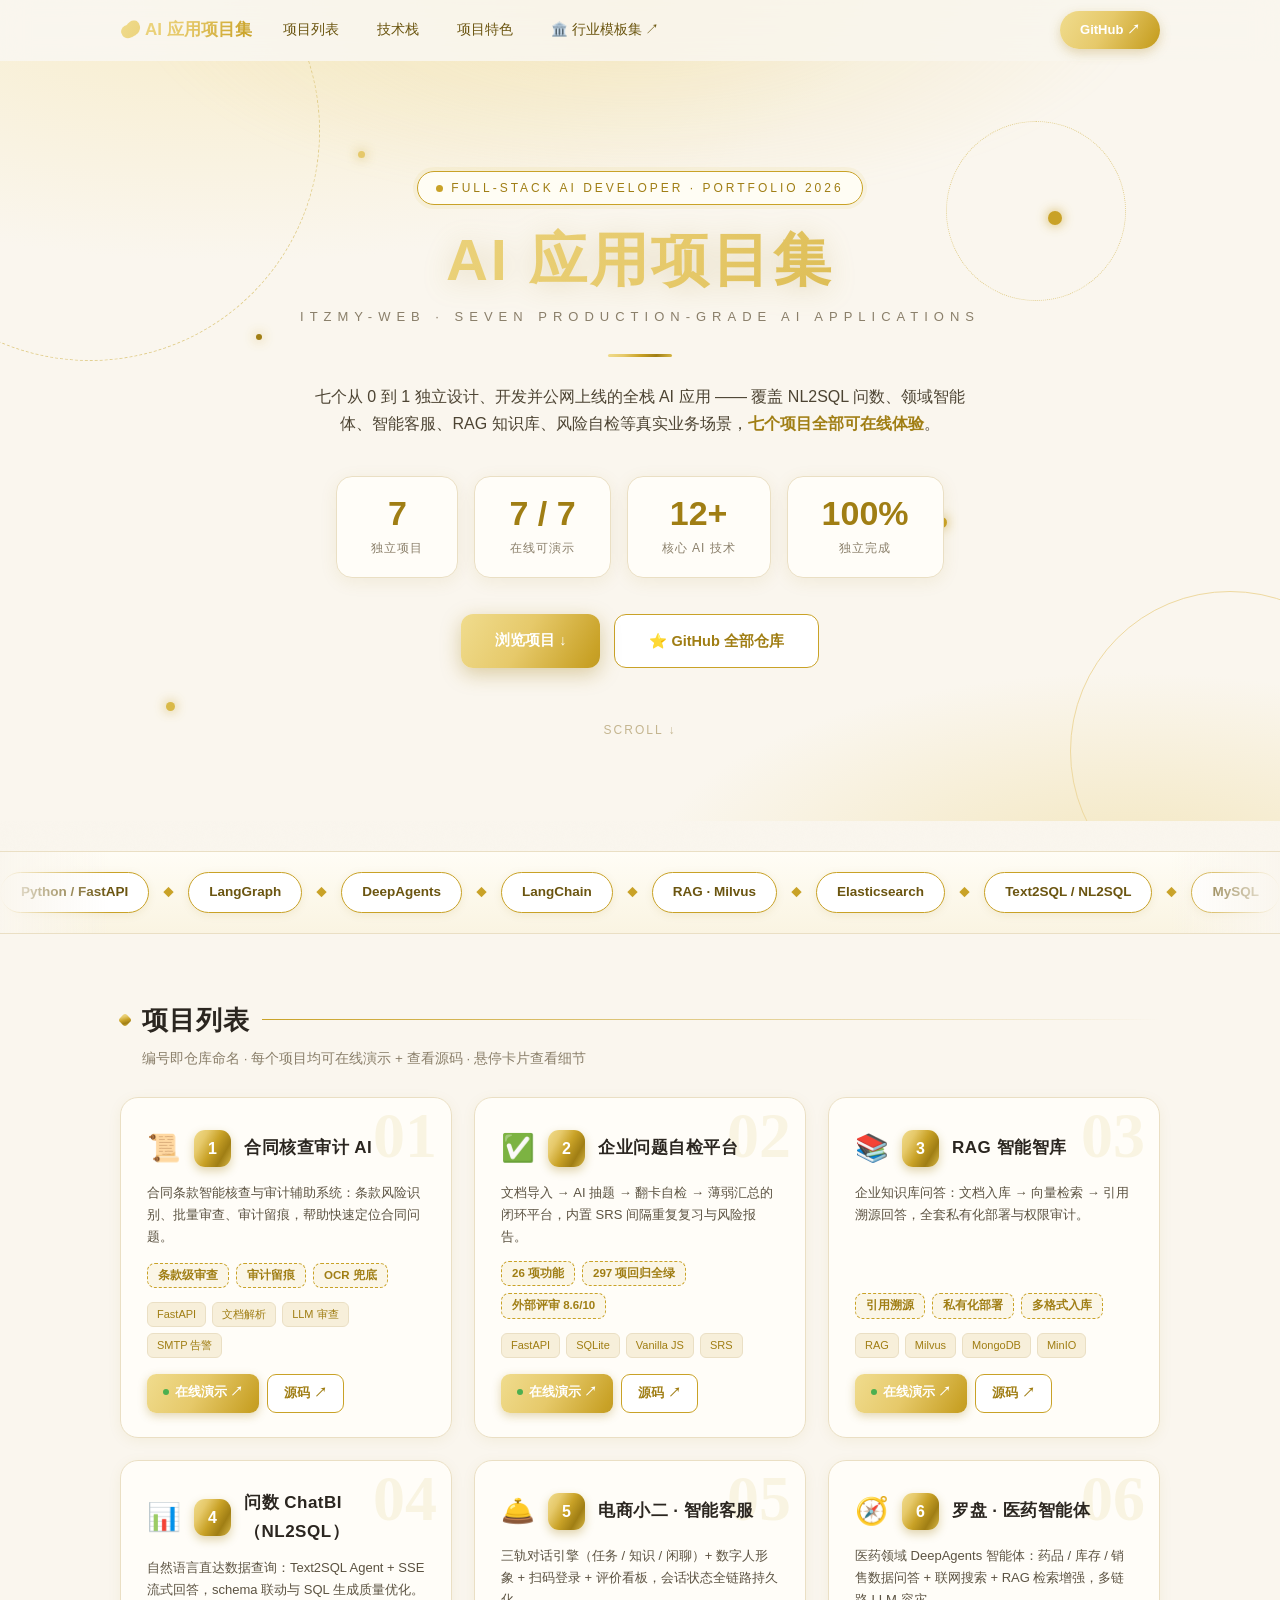
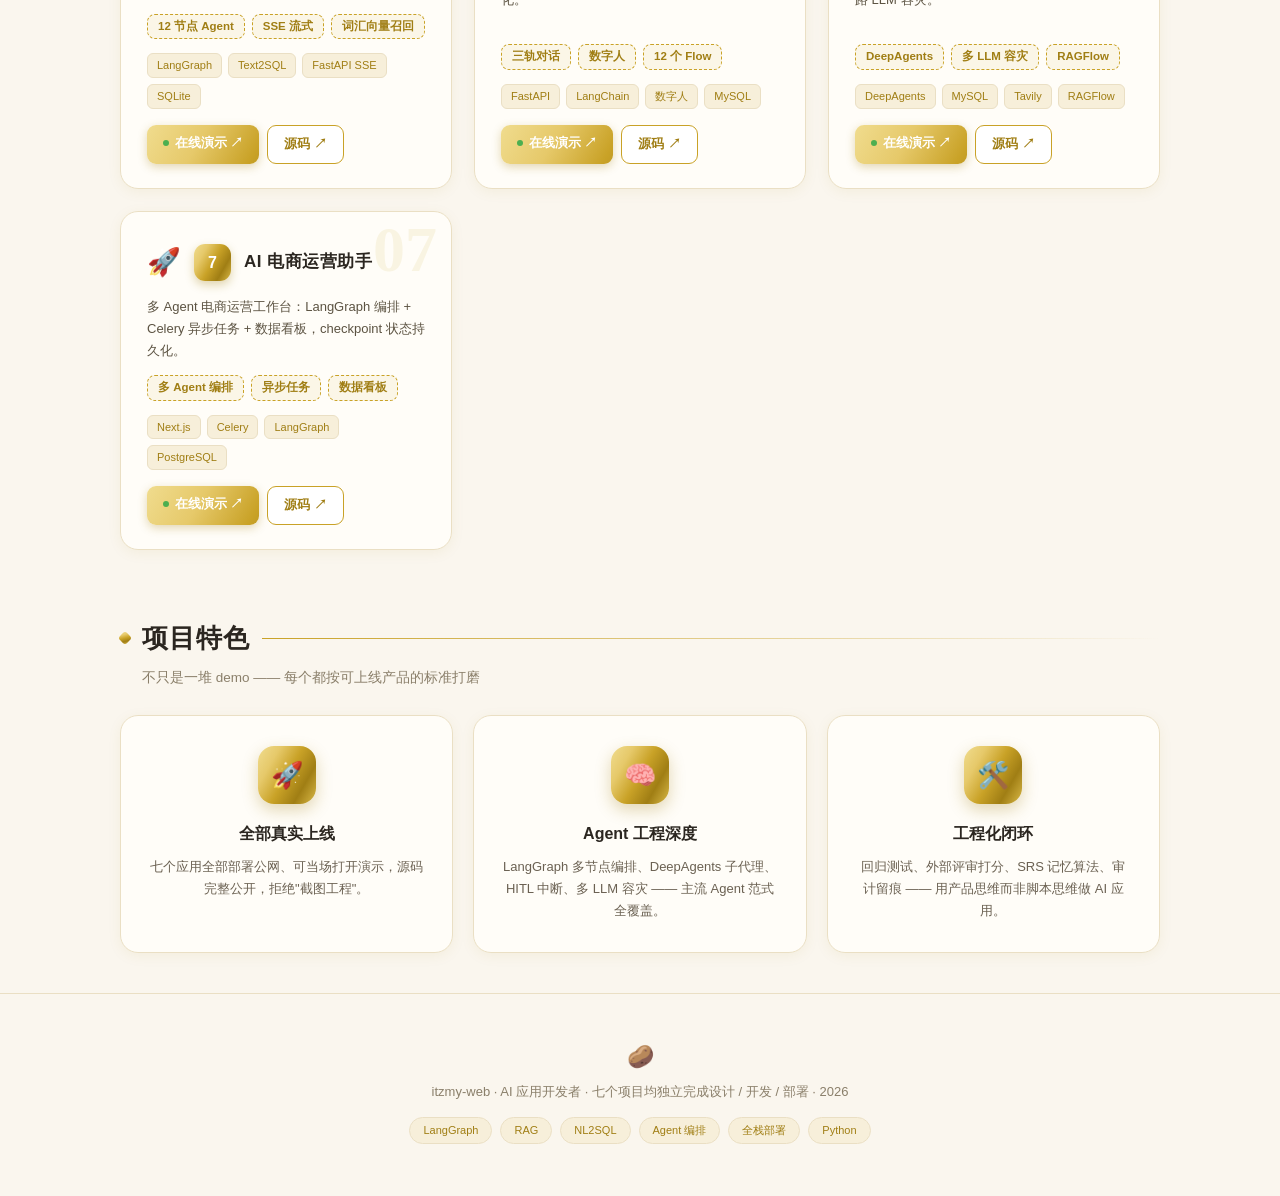
==== commit 8fc6a47d: "feat: 导航新增「行业模板集」入口（ai-suites）" ====
--- a/index.html
+++ b/index.html
@@ -175,6 +175,7 @@
     <a class="nl" href="#projects">项目列表</a>
     <a class="nl" href="#stack">技术栈</a>
     <a class="nl" href="#why">项目特色</a>
+    <a class="nl" href="https://itzmy-web.github.io/ai-suites/" target="_blank" rel="noopener">🏛️ 行业模板集 ↗</a>
     <span class="spacer"></span>
     <a class="gh" href="https://github.com/itzmy-web" target="_blank" rel="noopener">GitHub ↗</a>
   </div>
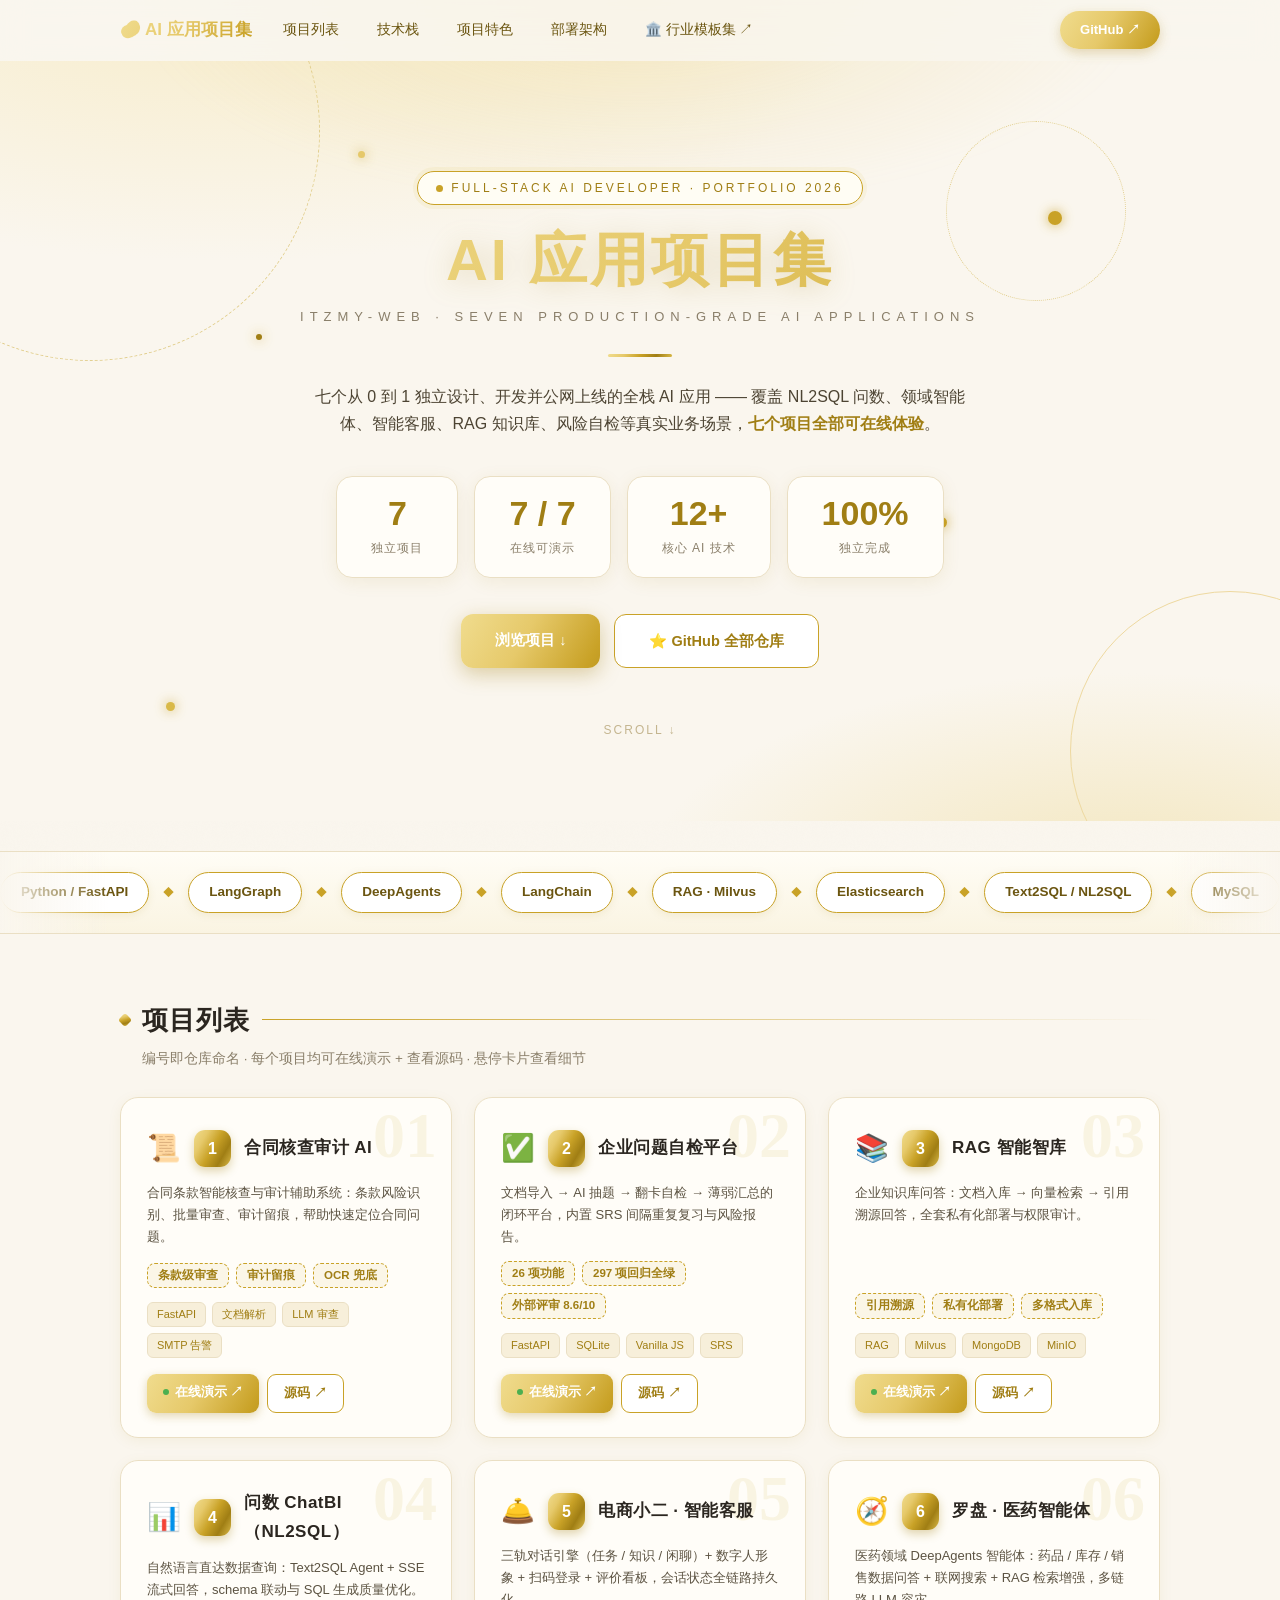
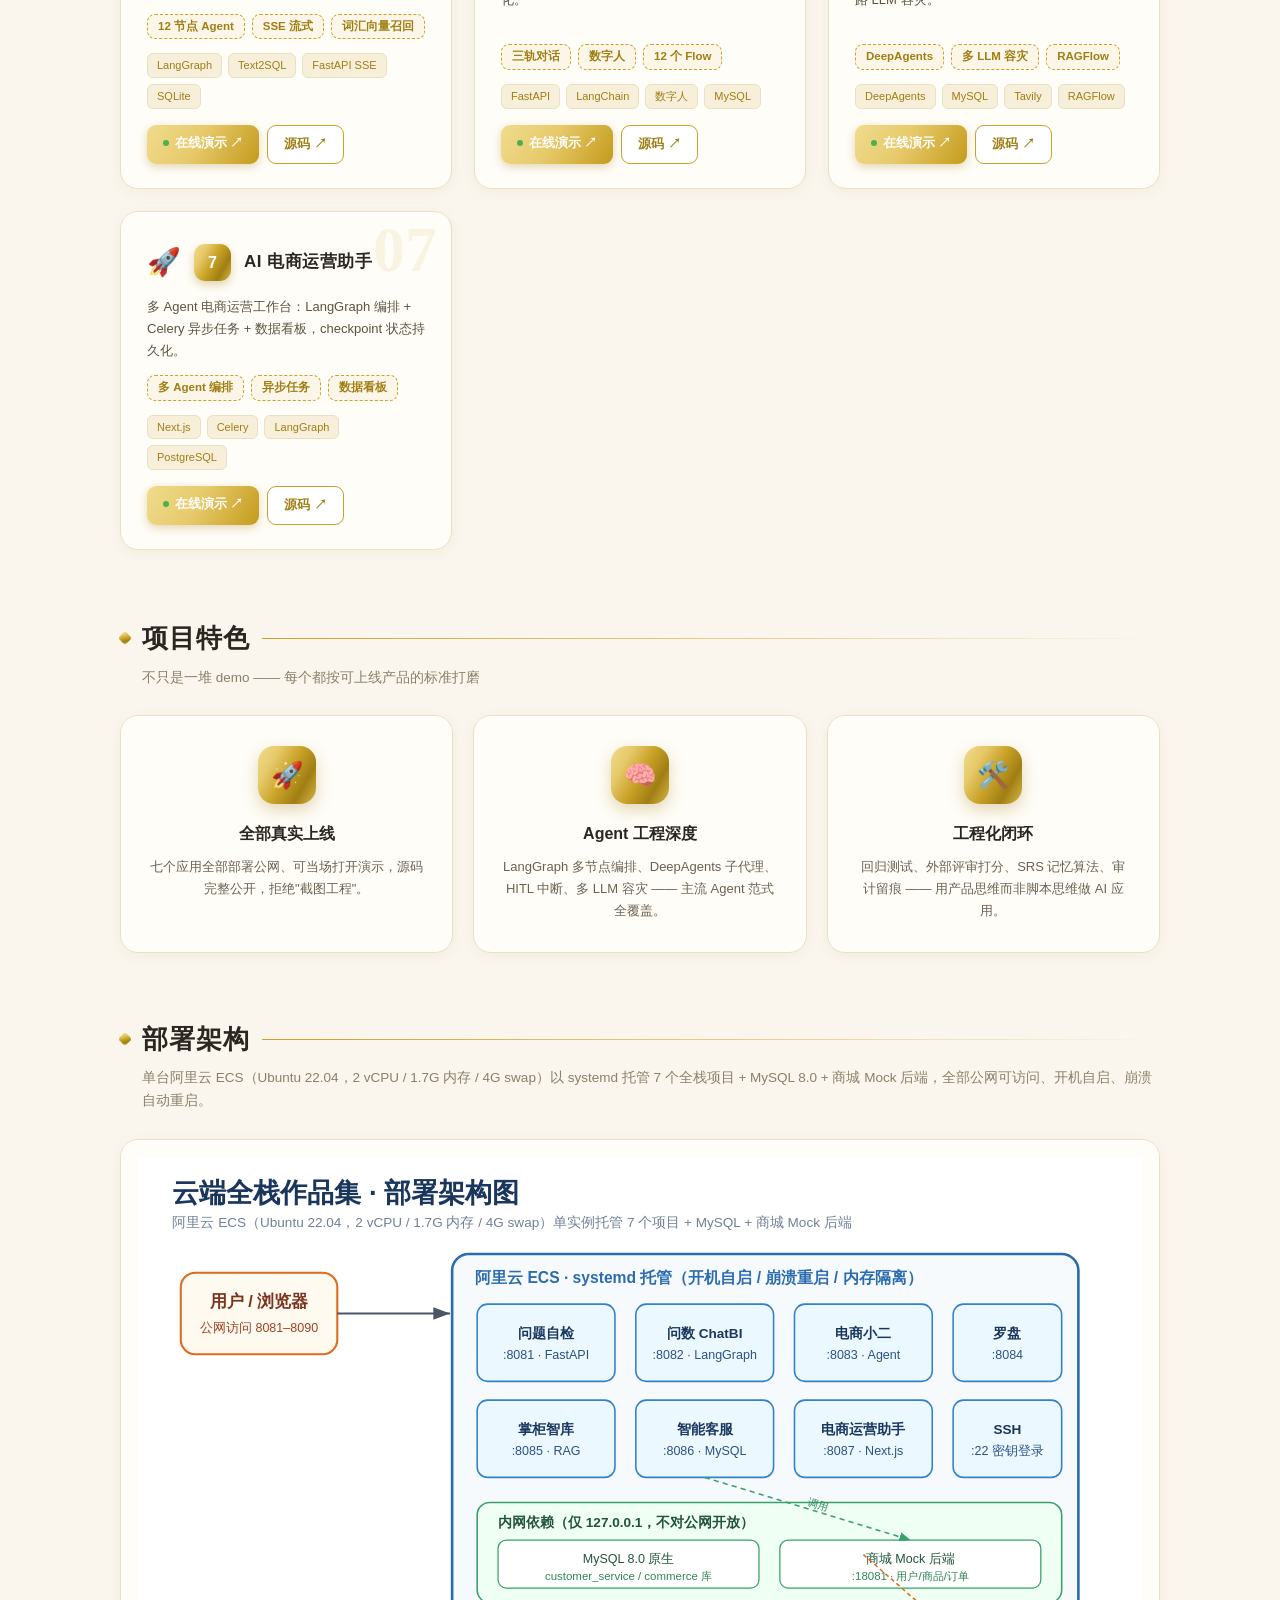
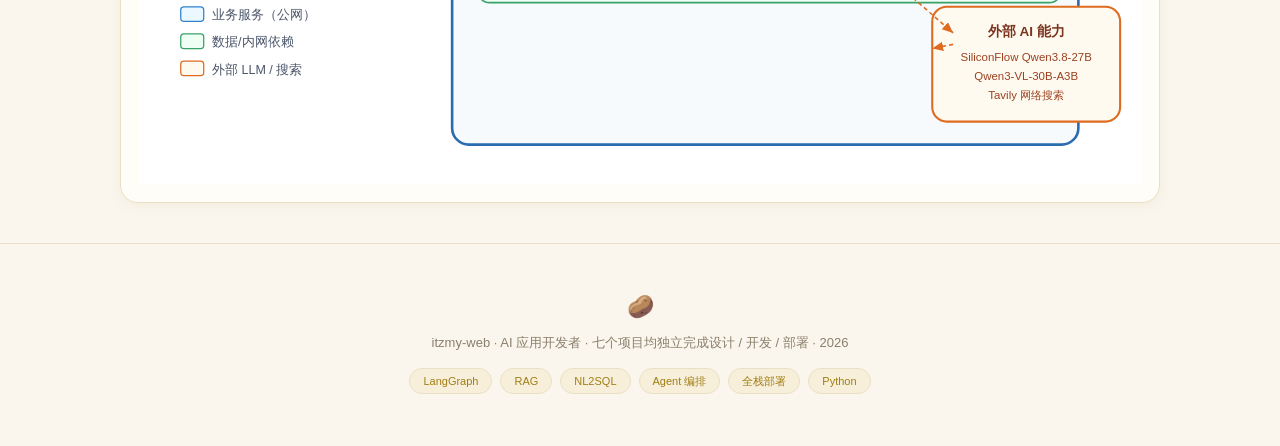
==== commit 06494a79: "feat: 新增部署架构区块（内嵌架构图），服务器与 GitHub 同源" ====
--- a/index.html
+++ b/index.html
@@ -175,6 +175,7 @@
     <a class="nl" href="#projects">项目列表</a>
     <a class="nl" href="#stack">技术栈</a>
     <a class="nl" href="#why">项目特色</a>
+    <a class="nl" href="#arch">部署架构</a>
     <a class="nl" href="https://itzmy-web.github.io/ai-suites/" target="_blank" rel="noopener">🏛️ 行业模板集 ↗</a>
     <span class="spacer"></span>
     <a class="gh" href="https://github.com/itzmy-web" target="_blank" rel="noopener">GitHub ↗</a>
@@ -321,6 +322,77 @@
       <h4>工程化闭环</h4>
       <p>回归测试、外部评审打分、SRS 记忆算法、审计留痕 —— 用产品思维而非脚本思维做 AI 应用。</p>
     </div>
+  </div>
+</div>
+
+<!-- 部署架构 -->
+<div class="wrap" id="arch" style="margin-top:20px">
+  <div class="section-title reveal"><span class="sq"></span>部署架构</div>
+  <div class="section-sub reveal">单台阿里云 ECS（Ubuntu 22.04，2 vCPU / 1.7G 内存 / 4G swap）以 systemd 托管 7 个全栈项目 + MySQL 8.0 + 商城 Mock 后端，全部公网可访问、开机自启、崩溃自动重启。</div>
+  <div class="reveal" style="background:var(--panel);border:1px solid var(--line);border-radius:18px;padding:18px;box-shadow:0 3px 14px rgba(160,126,20,.07)">
+    <svg xmlns="http://www.w3.org/2000/svg" viewBox="0 0 960 600" style="width:100%;height:auto;display:block" font-family="-apple-system,Segoe UI,Microsoft YaHei,sans-serif">
+      <rect width="960" height="600" fill="#ffffff"/>
+      <text x="32" y="42" font-size="26" font-weight="700" fill="#1a365d">云端全栈作品集 · 部署架构图</text>
+      <text x="32" y="66" font-size="13" fill="#718096">阿里云 ECS（Ubuntu 22.04，2 vCPU / 1.7G 内存 / 4G swap）单实例托管 7 个项目 + MySQL + 商城 Mock 后端</text>
+      <rect x="40" y="110" width="150" height="78" rx="14" fill="#fffaf0" stroke="#dd6b20" stroke-width="2"/>
+      <text x="115" y="143" font-size="16" font-weight="600" fill="#7b341e" text-anchor="middle">用户 / 浏览器</text>
+      <text x="115" y="167" font-size="12" fill="#9c4221" text-anchor="middle">公网访问 8081–8090</text>
+      <line x1="190" y1="149" x2="298" y2="149" stroke="#4a5568" stroke-width="2" marker-end="url(#arrow)"/>
+      <rect x="300" y="92" width="600" height="470" rx="16" fill="#f7fafc" stroke="#2b6cb0" stroke-width="2.5"/>
+      <text x="322" y="120" font-size="15" font-weight="700" fill="#2b6cb0">阿里云 ECS · systemd 托管（开机自启 / 崩溃重启 / 内存隔离）</text>
+      <rect x="324" y="140" width="132" height="74" rx="10" fill="#ebf8ff" stroke="#3182ce" stroke-width="1.5"/>
+      <text x="390" y="172" font-size="13" font-weight="600" fill="#1a365d" text-anchor="middle">问题自检</text>
+      <text x="390" y="193" font-size="12" fill="#2c5282" text-anchor="middle">:8081 · FastAPI</text>
+      <rect x="476" y="140" width="132" height="74" rx="10" fill="#ebf8ff" stroke="#3182ce" stroke-width="1.5"/>
+      <text x="542" y="172" font-size="13" font-weight="600" fill="#1a365d" text-anchor="middle">问数 ChatBI</text>
+      <text x="542" y="193" font-size="12" fill="#2c5282" text-anchor="middle">:8082 · LangGraph</text>
+      <rect x="628" y="140" width="132" height="74" rx="10" fill="#ebf8ff" stroke="#3182ce" stroke-width="1.5"/>
+      <text x="694" y="172" font-size="13" font-weight="600" fill="#1a365d" text-anchor="middle">电商小二</text>
+      <text x="694" y="193" font-size="12" fill="#2c5282" text-anchor="middle">:8083 · Agent</text>
+      <rect x="780" y="140" width="104" height="74" rx="10" fill="#ebf8ff" stroke="#3182ce" stroke-width="1.5"/>
+      <text x="832" y="172" font-size="13" font-weight="600" fill="#1a365d" text-anchor="middle">罗盘</text>
+      <text x="832" y="193" font-size="12" fill="#2c5282" text-anchor="middle">:8084</text>
+      <rect x="324" y="232" width="132" height="74" rx="10" fill="#ebf8ff" stroke="#3182ce" stroke-width="1.5"/>
+      <text x="390" y="264" font-size="13" font-weight="600" fill="#1a365d" text-anchor="middle">掌柜智库</text>
+      <text x="390" y="285" font-size="12" fill="#2c5282" text-anchor="middle">:8085 · RAG</text>
+      <rect x="476" y="232" width="132" height="74" rx="10" fill="#ebf8ff" stroke="#3182ce" stroke-width="1.5"/>
+      <text x="542" y="264" font-size="13" font-weight="600" fill="#1a365d" text-anchor="middle">智能客服</text>
+      <text x="542" y="285" font-size="12" fill="#2c5282" text-anchor="middle">:8086 · MySQL</text>
+      <rect x="628" y="232" width="132" height="74" rx="10" fill="#ebf8ff" stroke="#3182ce" stroke-width="1.5"/>
+      <text x="694" y="264" font-size="13" font-weight="600" fill="#1a365d" text-anchor="middle">电商运营助手</text>
+      <text x="694" y="285" font-size="12" fill="#2c5282" text-anchor="middle">:8087 · Next.js</text>
+      <rect x="780" y="232" width="104" height="74" rx="10" fill="#ebf8ff" stroke="#3182ce" stroke-width="1.5"/>
+      <text x="832" y="264" font-size="13" font-weight="600" fill="#1a365d" text-anchor="middle">SSH</text>
+      <text x="832" y="285" font-size="12" fill="#2c5282" text-anchor="middle">:22 密钥登录</text>
+      <rect x="324" y="330" width="560" height="96" rx="12" fill="#f0fff4" stroke="#38a169" stroke-width="1.5"/>
+      <text x="344" y="354" font-size="13" font-weight="700" fill="#22543d">内网依赖（仅 127.0.0.1，不对公网开放）</text>
+      <rect x="344" y="366" width="250" height="46" rx="8" fill="#ffffff" stroke="#38a169" stroke-width="1.2"/>
+      <text x="469" y="388" font-size="12" fill="#22543d" text-anchor="middle">MySQL 8.0 原生</text>
+      <text x="469" y="404" font-size="11" fill="#2f855a" text-anchor="middle">customer_service / commerce 库</text>
+      <rect x="614" y="366" width="250" height="46" rx="8" fill="#ffffff" stroke="#38a169" stroke-width="1.2"/>
+      <text x="739" y="388" font-size="12" fill="#22543d" text-anchor="middle">商城 Mock 后端</text>
+      <text x="739" y="404" font-size="11" fill="#2f855a" text-anchor="middle">:18081 · 用户/商品/订单</text>
+      <line x1="542" y1="306" x2="739" y2="366" stroke="#38a169" stroke-width="1.5" stroke-dasharray="5 4" marker-end="url(#arrowG)"/>
+      <text x="640" y="332" font-size="10" fill="#2f855a" transform="rotate(18 640 332)">调用</text>
+      <rect x="760" y="430" width="180" height="110" rx="14" fill="#fffaf0" stroke="#dd6b20" stroke-width="2"/>
+      <text x="850" y="458" font-size="13" font-weight="700" fill="#7b341e" text-anchor="middle">外部 AI 能力</text>
+      <text x="850" y="482" font-size="11" fill="#9c4221" text-anchor="middle">SiliconFlow Qwen3.8-27B</text>
+      <text x="850" y="500" font-size="11" fill="#9c4221" text-anchor="middle">Qwen3-VL-30B-A3B</text>
+      <text x="850" y="518" font-size="11" fill="#9c4221" text-anchor="middle">Tavily 网络搜索</text>
+      <line x1="780" y1="466" x2="760" y2="470" stroke="#dd6b20" stroke-width="1.5" stroke-dasharray="4 3" marker-end="url(#arrowO)"/>
+      <line x1="694" y1="380" x2="780" y2="455" stroke="#dd6b20" stroke-width="1.5" stroke-dasharray="4 3" marker-end="url(#arrowO)"/>
+      <rect x="40" y="430" width="22" height="14" rx="3" fill="#ebf8ff" stroke="#3182ce" stroke-width="1.2"/>
+      <text x="70" y="442" font-size="12" fill="#4a5568">业务服务（公网）</text>
+      <rect x="40" y="456" width="22" height="14" rx="3" fill="#f0fff4" stroke="#38a169" stroke-width="1.2"/>
+      <text x="70" y="468" font-size="12" fill="#4a5568">数据/内网依赖</text>
+      <rect x="40" y="482" width="22" height="14" rx="3" fill="#fffaf0" stroke="#dd6b20" stroke-width="1.2"/>
+      <text x="70" y="494" font-size="12" fill="#4a5568">外部 LLM / 搜索</text>
+      <defs>
+        <marker id="arrow" markerWidth="10" markerHeight="10" refX="8" refY="3" orient="auto"><path d="M0,0 L8,3 L0,6 Z" fill="#4a5568"/></marker>
+        <marker id="arrowG" markerWidth="9" markerHeight="9" refX="7" refY="3" orient="auto"><path d="M0,0 L7,3 L0,6 Z" fill="#38a169"/></marker>
+        <marker id="arrowO" markerWidth="9" markerHeight="9" refX="7" refY="3" orient="auto"><path d="M0,0 L7,3 L0,6 Z" fill="#dd6b20"/></marker>
+      </defs>
+    </svg>
   </div>
 </div>
 
